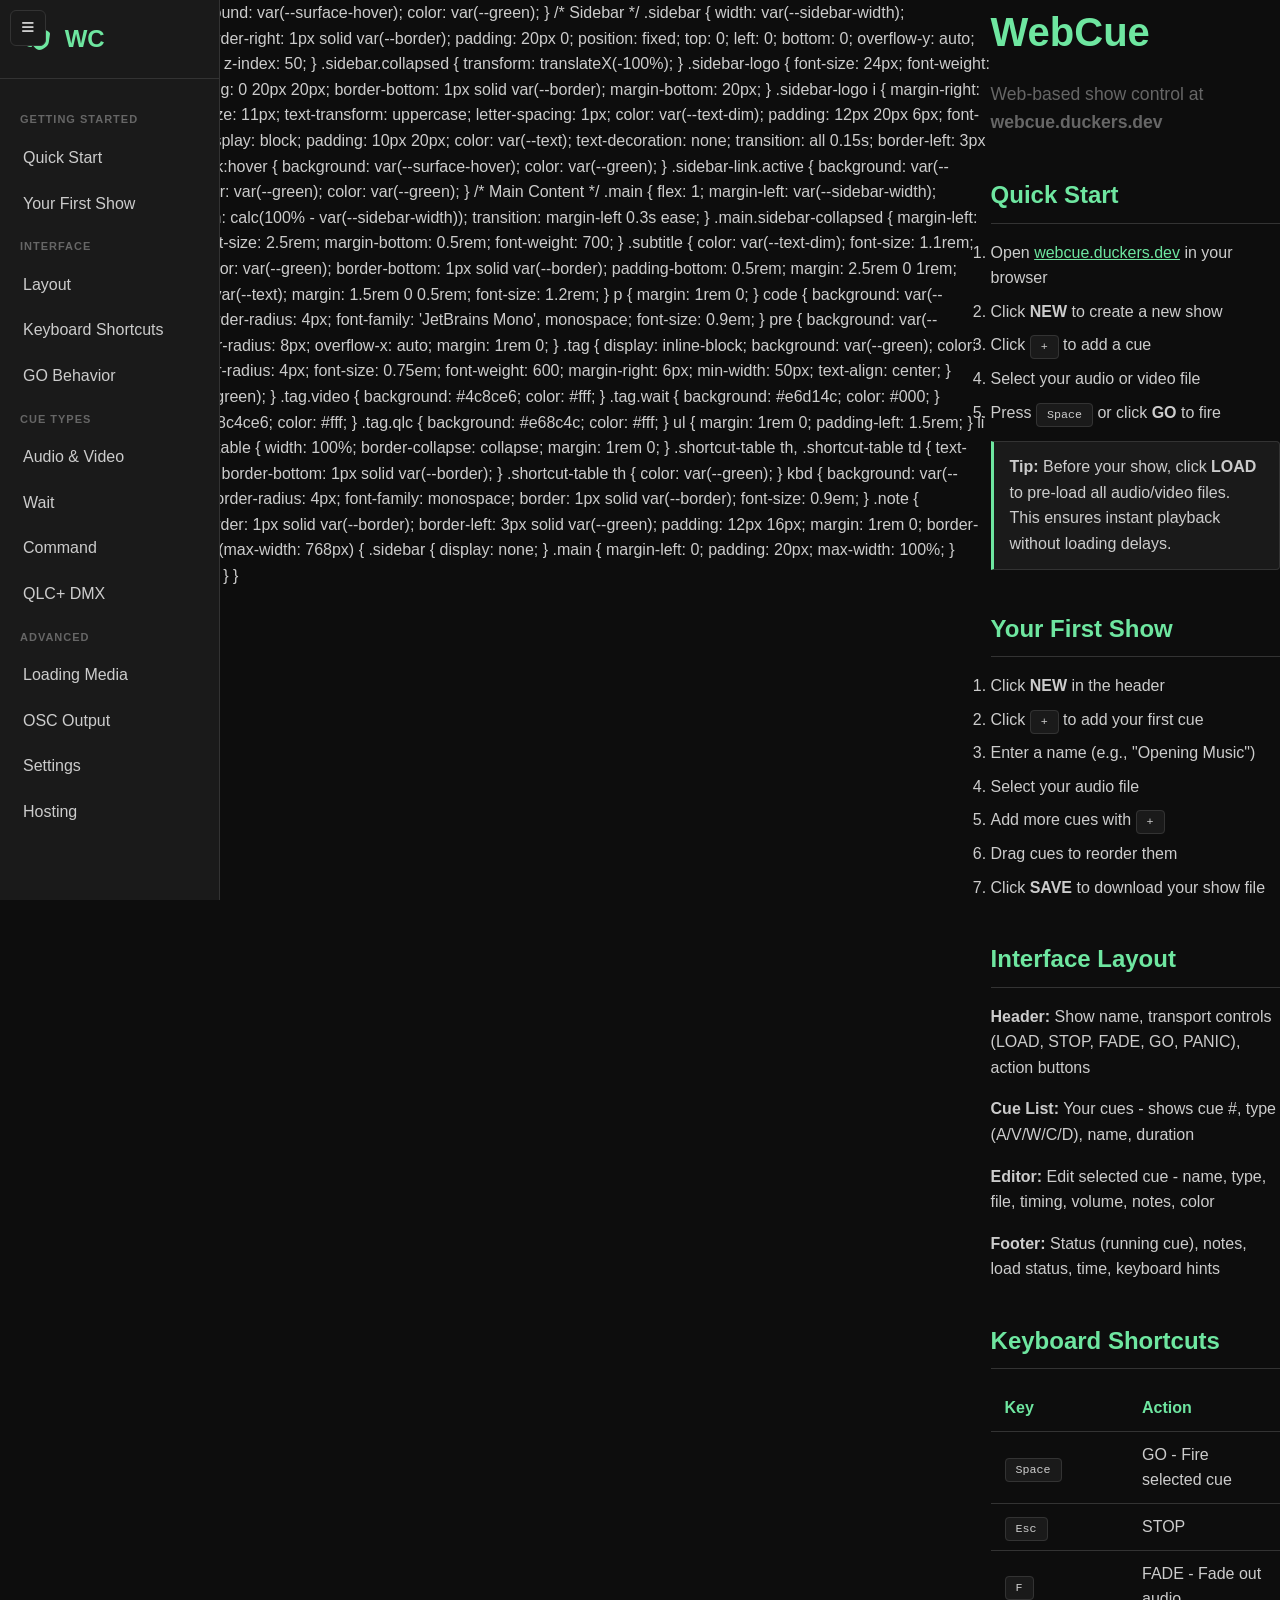
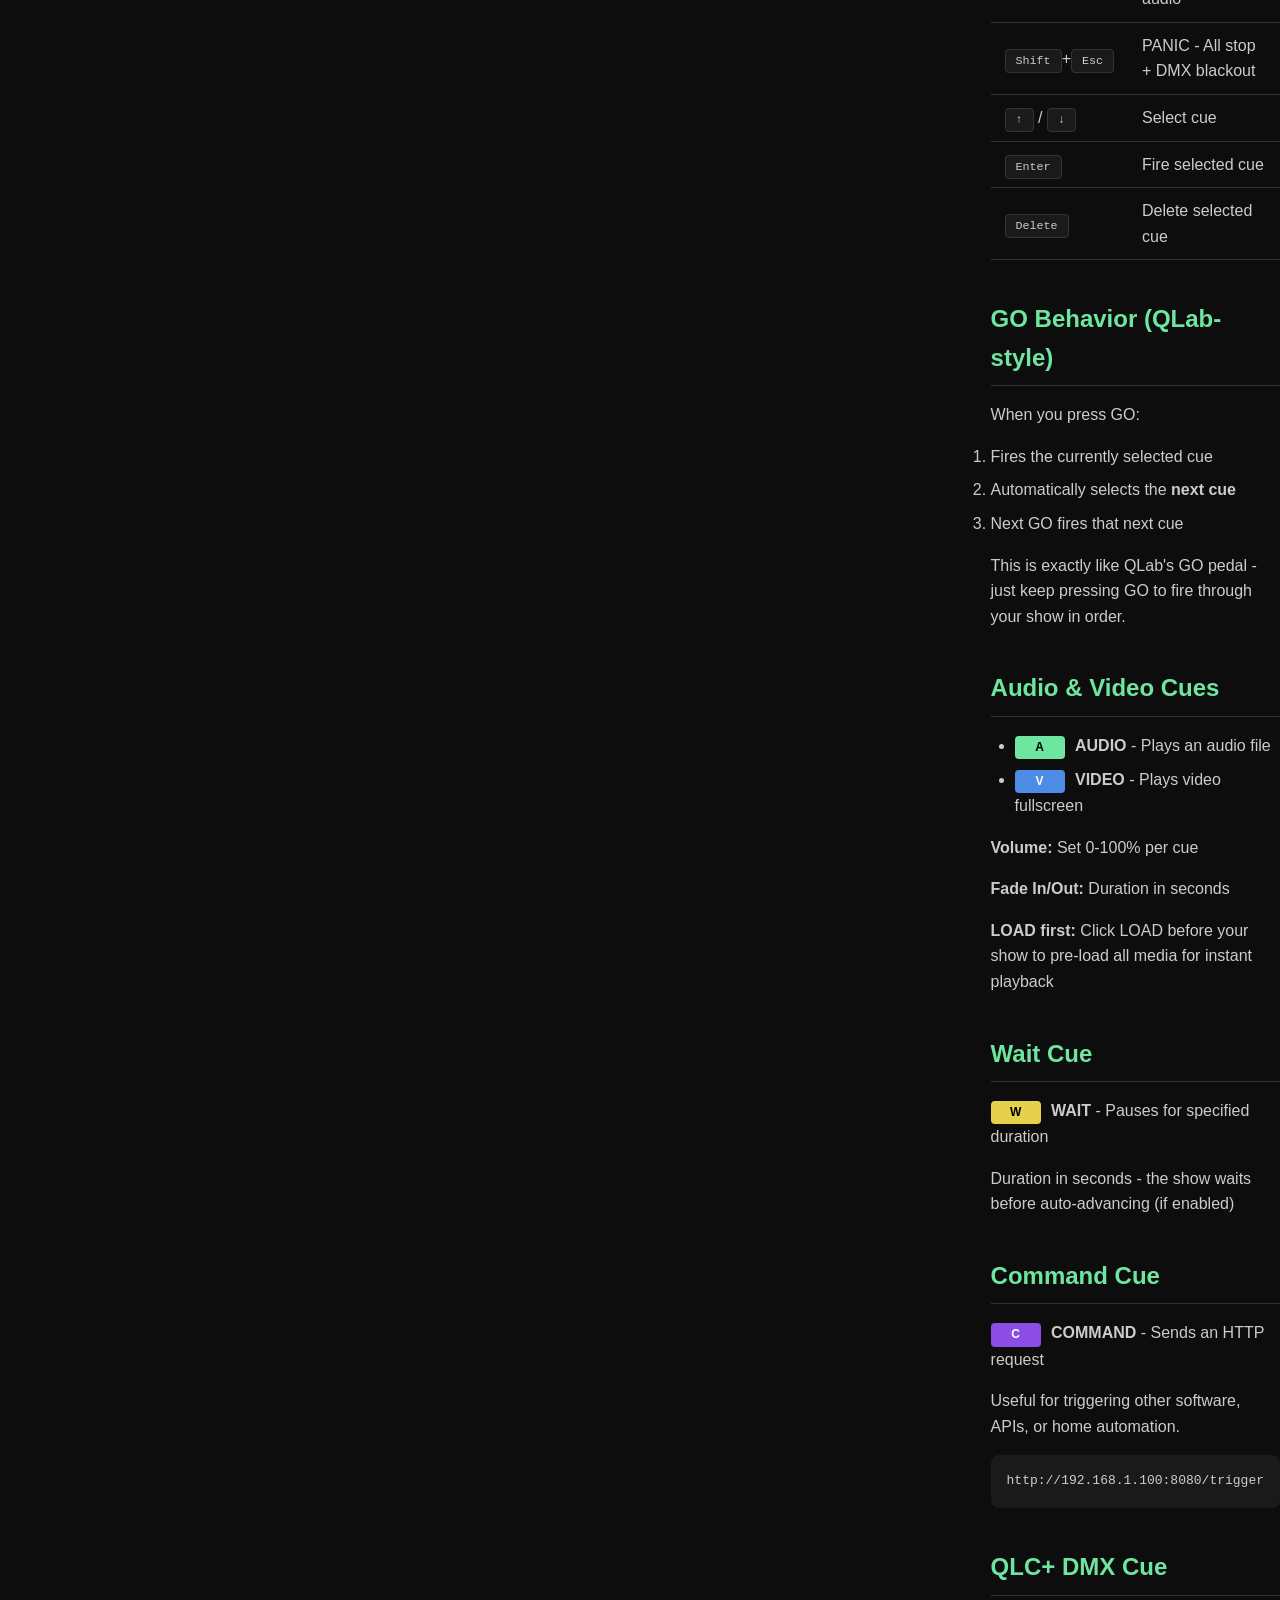
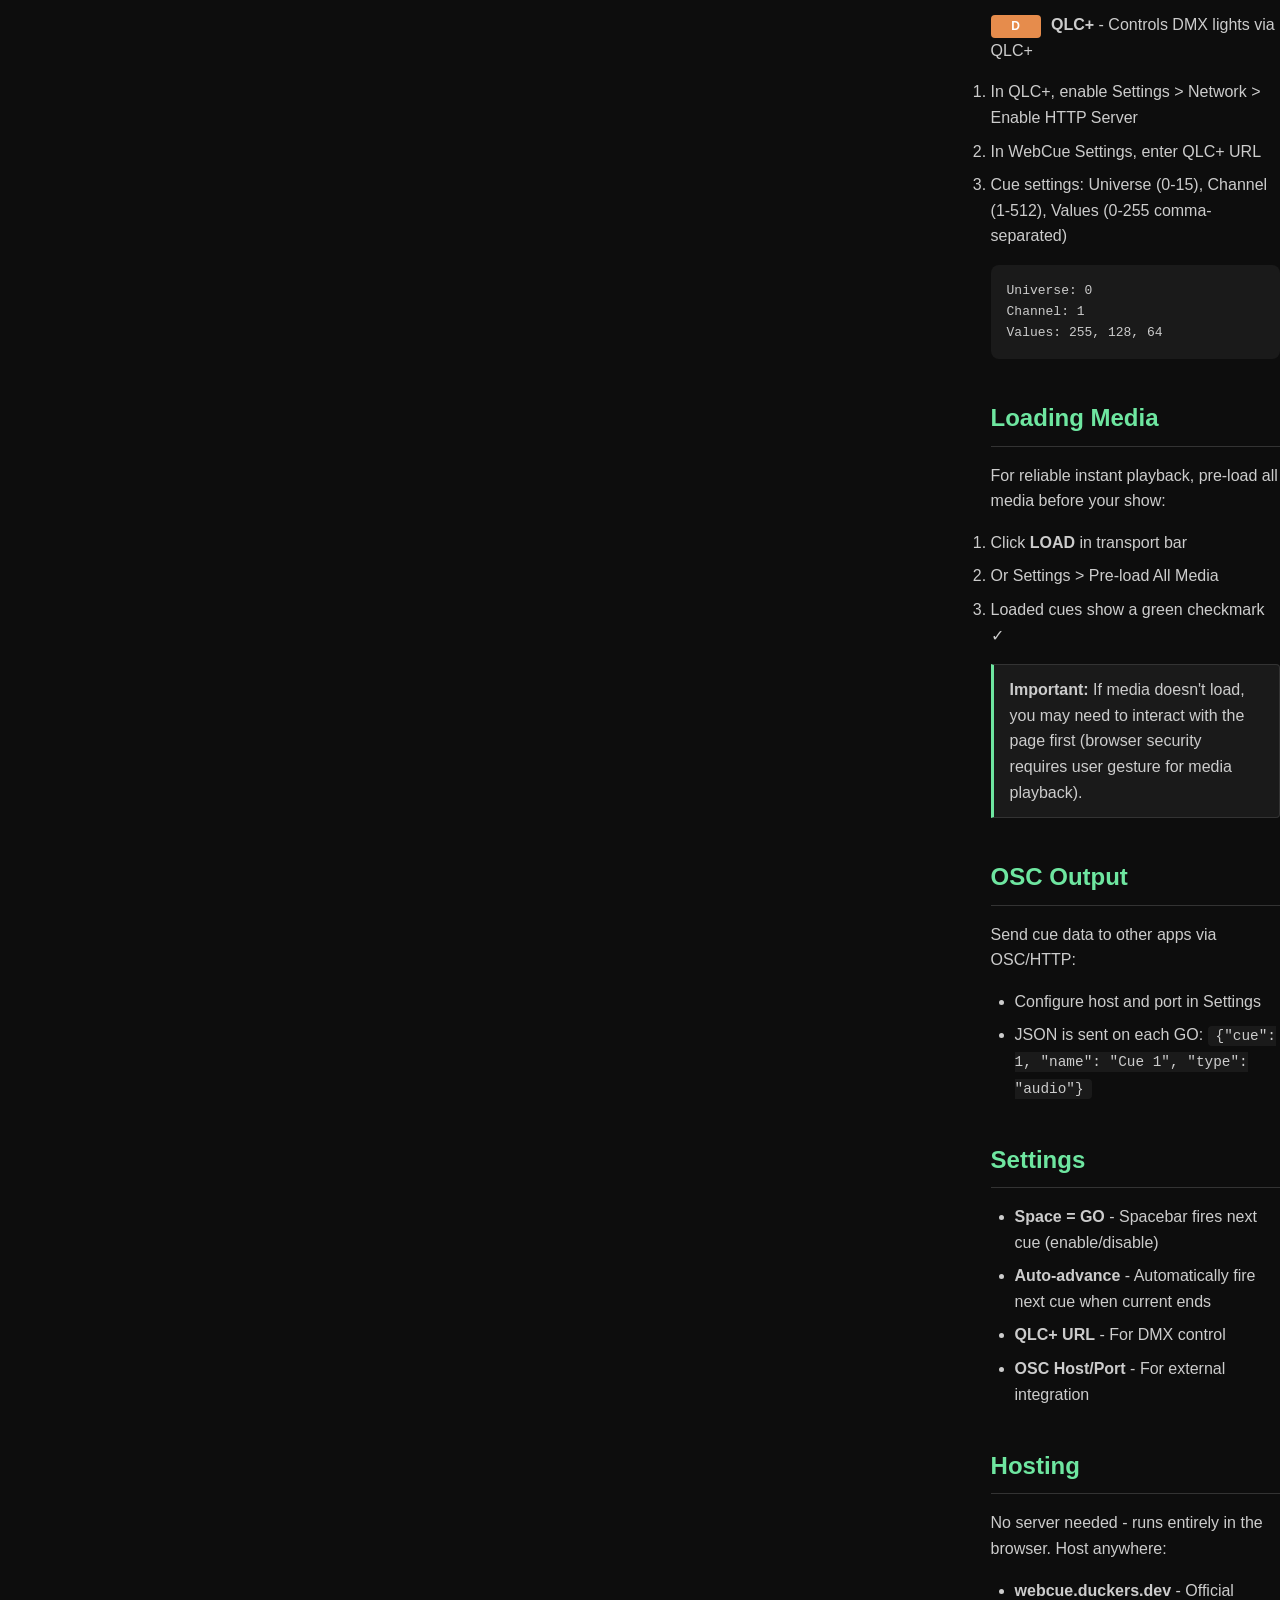
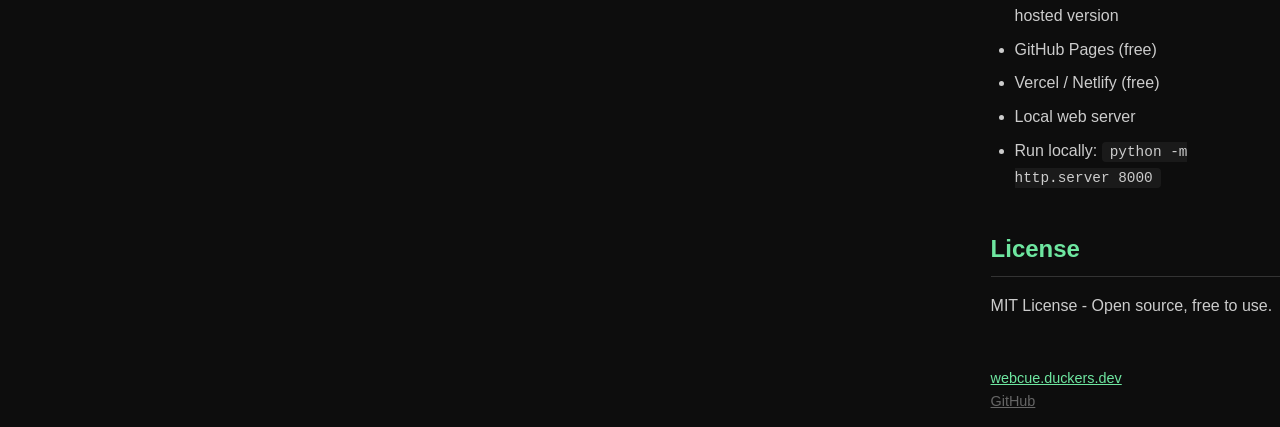
==== docs/index.html @ 01773a59 "update!" ====
<!DOCTYPE html>
<html lang="en">
<head>
    <meta charset="UTF-8">
    <meta name="viewport" content="width=device-width, initial-scale=1.0">
    <title>WebCue Docs</title>
    <link rel="icon" type="image/svg+xml" href="../favicon.svg">
    <link rel="stylesheet" href="https://cdnjs.cloudflare.com/ajax/libs/font-awesome/6.4.0/css/all.min.css">
    <link rel="stylesheet" href="../css/docs.css">
</head>
        
        .sidebar-toggle:hover {
            background: var(--surface-hover);
            color: var(--green);
        }
        
        /* Sidebar */
        .sidebar {
            width: var(--sidebar-width);
            background: var(--surface);
            border-right: 1px solid var(--border);
            padding: 20px 0;
            position: fixed;
            top: 0;
            left: 0;
            bottom: 0;
            overflow-y: auto;
            transition: transform 0.3s ease;
            z-index: 50;
        }
        
        .sidebar.collapsed {
            transform: translateX(-100%);
        }
        
        .sidebar-logo {
            font-size: 24px;
            font-weight: 700;
            color: var(--green);
            padding: 0 20px 20px;
            border-bottom: 1px solid var(--border);
            margin-bottom: 20px;
        }
        
        .sidebar-logo i { margin-right: 8px; }
        
        .sidebar-section {
            font-size: 11px;
            text-transform: uppercase;
            letter-spacing: 1px;
            color: var(--text-dim);
            padding: 12px 20px 6px;
            font-weight: 600;
        }
        
        .sidebar-link {
            display: block;
            padding: 10px 20px;
            color: var(--text);
            text-decoration: none;
            transition: all 0.15s;
            border-left: 3px solid transparent;
        }
        
        .sidebar-link:hover {
            background: var(--surface-hover);
            color: var(--green);
        }
        
        .sidebar-link.active {
            background: var(--surface-hover);
            border-left-color: var(--green);
            color: var(--green);
        }
        
        /* Main Content */
        .main {
            flex: 1;
            margin-left: var(--sidebar-width);
            padding: 40px 60px;
            max-width: calc(100% - var(--sidebar-width));
            transition: margin-left 0.3s ease;
        }
        
        .main.sidebar-collapsed {
            margin-left: 0;
        }
        
        h1 {
            color: var(--green);
            font-size: 2.5rem;
            margin-bottom: 0.5rem;
            font-weight: 700;
        }
        
        .subtitle {
            color: var(--text-dim);
            font-size: 1.1rem;
            margin-bottom: 2rem;
        }
        
        h2 {
            color: var(--green);
            border-bottom: 1px solid var(--border);
            padding-bottom: 0.5rem;
            margin: 2.5rem 0 1rem;
            font-size: 1.5rem;
        }
        
        h3 {
            color: var(--text);
            margin: 1.5rem 0 0.5rem;
            font-size: 1.2rem;
        }
        
        p { margin: 1rem 0; }
        
        code {
            background: var(--surface);
            padding: 2px 8px;
            border-radius: 4px;
            font-family: 'JetBrains Mono', monospace;
            font-size: 0.9em;
        }
        
        pre {
            background: var(--surface);
            padding: 16px;
            border-radius: 8px;
            overflow-x: auto;
            margin: 1rem 0;
        }
        
        .tag {
            display: inline-block;
            background: var(--green);
            color: #000;
            padding: 2px 8px;
            border-radius: 4px;
            font-size: 0.75em;
            font-weight: 600;
            margin-right: 6px;
            min-width: 50px;
            text-align: center;
        }
        
        .tag.audio { background: var(--green); }
        .tag.video { background: #4c8ce6; color: #fff; }
        .tag.wait { background: #e6d14c; color: #000; }
        .tag.command { background: #8c4ce6; color: #fff; }
        .tag.qlc { background: #e68c4c; color: #fff; }
        
        ul { margin: 1rem 0; padding-left: 1.5rem; }
        li { margin: 0.5rem 0; }
        
        .shortcut-table {
            width: 100%;
            border-collapse: collapse;
            margin: 1rem 0;
        }
        
        .shortcut-table th, .shortcut-table td {
            text-align: left;
            padding: 10px 14px;
            border-bottom: 1px solid var(--border);
        }
        
        .shortcut-table th { color: var(--green); }
        
        kbd {
            background: var(--surface);
            padding: 4px 10px;
            border-radius: 4px;
            font-family: monospace;
            border: 1px solid var(--border);
            font-size: 0.9em;
        }
        
        .note {
            background: var(--surface);
            border: 1px solid var(--border);
            border-left: 3px solid var(--green);
            padding: 12px 16px;
            margin: 1rem 0;
            border-radius: 0 4px 4px 0;
        }
        
        @media (max-width: 768px) {
            .sidebar { display: none; }
            .main { margin-left: 0; padding: 20px; max-width: 100%; }
            .sidebar-toggle { display: none; }
        }
    </style>
</head>
<body>
    <button class="sidebar-toggle" onclick="toggleSidebar()">
        <i class="fas fa-bars"></i>
    </button>
    <nav class="sidebar" id="sidebar">
        <div class="sidebar-logo"><i class="fas fa-theater-masks"></i> WC</div>
        
        <div class="sidebar-section">Getting Started</div>
        <a href="#quickstart" class="sidebar-link">Quick Start</a>
        <a href="#first-show" class="sidebar-link">Your First Show</a>
        
        <div class="sidebar-section">Interface</div>
        <a href="#interface" class="sidebar-link">Layout</a>
        <a href="#shortcuts" class="sidebar-link">Keyboard Shortcuts</a>
        <a href="#go-behavior" class="sidebar-link">GO Behavior</a>
        
        <div class="sidebar-section">Cue Types</div>
        <a href="#audio-video" class="sidebar-link">Audio & Video</a>
        <a href="#wait" class="sidebar-link">Wait</a>
        <a href="#command" class="sidebar-link">Command</a>
        <a href="#qlc" class="sidebar-link">QLC+ DMX</a>
        
        <div class="sidebar-section">Advanced</div>
        <a href="#autoload" class="sidebar-link">Loading Media</a>
        <a href="#osc" class="sidebar-link">OSC Output</a>
        <a href="#settings" class="sidebar-link">Settings</a>
        <a href="#hosting" class="sidebar-link">Hosting</a>
    </nav>

    <main>
        <h1>WebCue</h1>
        <p class="subtitle">Web-based show control at <strong>webcue.duckers.dev</strong></p>
        
        <h2 id="quickstart">Quick Start</h2>
        
        <ol>
            <li>Open <a href="https://webcue.duckers.dev" style="color: var(--green);">webcue.duckers.dev</a> in your browser</li>
            <li>Click <strong>NEW</strong> to create a new show</li>
            <li>Click <kbd>+</kbd> to add a cue</li>
            <li>Select your audio or video file</li>
            <li>Press <kbd>Space</kbd> or click <strong>GO</strong> to fire</li>
        </ol>
        
        <div class="note">
            <strong>Tip:</strong> Before your show, click <strong>LOAD</strong> to pre-load all audio/video files. This ensures instant playback without loading delays.
        </div>
        
        <h2 id="first-show">Your First Show</h2>
        
        <ol>
            <li>Click <strong>NEW</strong> in the header</li>
            <li>Click <kbd>+</kbd> to add your first cue</li>
            <li>Enter a name (e.g., "Opening Music")</li>
            <li>Select your audio file</li>
            <li>Add more cues with <kbd>+</kbd></li>
            <li>Drag cues to reorder them</li>
            <li>Click <strong>SAVE</strong> to download your show file</li>
        </ol>
        
        <h2 id="interface">Interface Layout</h2>
        
        <p><strong>Header:</strong> Show name, transport controls (LOAD, STOP, FADE, GO, PANIC), action buttons</p>
        <p><strong>Cue List:</strong> Your cues - shows cue #, type (A/V/W/C/D), name, duration</p>
        <p><strong>Editor:</strong> Edit selected cue - name, type, file, timing, volume, notes, color</p>
        <p><strong>Footer:</strong> Status (running cue), notes, load status, time, keyboard hints</p>
        
        <h2 id="shortcuts">Keyboard Shortcuts</h2>
        
        <table class="shortcut-table">
            <tr><th>Key</th><th>Action</th></tr>
            <tr><td><kbd>Space</kbd></td><td>GO - Fire selected cue</td></tr>
            <tr><td><kbd>Esc</kbd></td><td>STOP</td></tr>
            <tr><td><kbd>F</kbd></td><td>FADE - Fade out audio</td></tr>
            <tr><td><kbd>Shift</kbd>+<kbd>Esc</kbd></td><td>PANIC - All stop + DMX blackout</td></tr>
            <tr><td><kbd>↑</kbd> / <kbd>↓</kbd></td><td>Select cue</td></tr>
            <tr><td><kbd>Enter</kbd></td><td>Fire selected cue</td></tr>
            <tr><td><kbd>Delete</kbd></td><td>Delete selected cue</td></tr>
        </table>
        
        <h2 id="go-behavior">GO Behavior (QLab-style)</h2>
        
        <p>When you press GO:</p>
        <ol>
            <li>Fires the currently selected cue</li>
            <li>Automatically selects the <strong>next cue</strong></li>
            <li>Next GO fires that next cue</li>
        </ol>
        
        <p>This is exactly like QLab's GO pedal - just keep pressing GO to fire through your show in order.</p>
        
        <h2 id="audio-video">Audio & Video Cues</h2>
        
        <ul>
            <li><span class="tag audio">A</span> <strong>AUDIO</strong> - Plays an audio file</li>
            <li><span class="tag video">V</span> <strong>VIDEO</strong> - Plays video fullscreen</li>
        </ul>
        
        <p><strong>Volume:</strong> Set 0-100% per cue</p>
        <p><strong>Fade In/Out:</strong> Duration in seconds</p>
        <p><strong>LOAD first:</strong> Click LOAD before your show to pre-load all media for instant playback</p>
        
        <h2 id="wait">Wait Cue</h2>
        
        <p><span class="tag wait">W</span> <strong>WAIT</strong> - Pauses for specified duration</p>
        <p>Duration in seconds - the show waits before auto-advancing (if enabled)</p>
        
        <h2 id="command">Command Cue</h2>
        
        <p><span class="tag command">C</span> <strong>COMMAND</strong> - Sends an HTTP request</p>
        <p>Useful for triggering other software, APIs, or home automation.</p>
        
        <pre>http://192.168.1.100:8080/trigger</pre>
        
        <h2 id="qlc">QLC+ DMX Cue</h2>
        
        <p><span class="tag qlc">D</span> <strong>QLC+</strong> - Controls DMX lights via QLC+</p>
        
        <ol>
            <li>In QLC+, enable Settings > Network > Enable HTTP Server</li>
            <li>In WebCue Settings, enter QLC+ URL</li>
            <li>Cue settings: Universe (0-15), Channel (1-512), Values (0-255 comma-separated)</li>
        </ol>
        
        <pre>Universe: 0
Channel: 1
Values: 255, 128, 64</pre>
        
        <h2 id="autoload">Loading Media</h2>
        
        <p>For reliable instant playback, pre-load all media before your show:</p>
        
        <ol>
            <li>Click <strong>LOAD</strong> in transport bar</li>
            <li>Or Settings > Pre-load All Media</li>
            <li>Loaded cues show a green checkmark ✓</li>
        </ol>
        
        <div class="note">
            <strong>Important:</strong> If media doesn't load, you may need to interact with the page first (browser security requires user gesture for media playback).
        </div>
        
        <h2 id="osc">OSC Output</h2>
        
        <p>Send cue data to other apps via OSC/HTTP:</p>
        <ul>
            <li>Configure host and port in Settings</li>
            <li>JSON is sent on each GO: <code>{"cue": 1, "name": "Cue 1", "type": "audio"}</code></li>
        </ul>
        
        <h2 id="settings">Settings</h2>
        
        <ul>
            <li><strong>Space = GO</strong> - Spacebar fires next cue (enable/disable)</li>
            <li><strong>Auto-advance</strong> - Automatically fire next cue when current ends</li>
            <li><strong>QLC+ URL</strong> - For DMX control</li>
            <li><strong>OSC Host/Port</strong> - For external integration</li>
        </ul>
        
        <h2 id="hosting">Hosting</h2>
        
        <p>No server needed - runs entirely in the browser. Host anywhere:</p>
        <ul>
            <li><strong>webcue.duckers.dev</strong> - Official hosted version</li>
            <li>GitHub Pages (free)</li>
            <li>Vercel / Netlify (free)</li>
            <li>Local web server</li>
            <li>Run locally: <code>python -m http.server 8000</code></li>
        </ul>
        
        <h2>License</h2>
        <p>MIT License - Open source, free to use.</p>
        
        <p style="margin-top: 3rem; color: var(--text-dim); font-size: 0.9em;">
            <a href="https://webcue.duckers.dev" style="color: var(--green);">webcue.duckers.dev</a><br>
            <a href="https://github.com/anomalyco/webcue" style="color: var(--text-dim);">GitHub</a>
        </p>
    </main>
    <script>
        function toggleSidebar() {
            const sidebar = document.getElementById('sidebar');
            const main = document.querySelector('.main');
            sidebar.classList.toggle('collapsed');
            main.classList.toggle('sidebar-collapsed');
        }
    </script>
</body>
</html>
---- css/docs.css ----
* { margin: 0; padding: 0; box-sizing: border-box; }

:root {
    --bg: #0d0d0d;
    --surface: #1a1a1a;
    --surface-hover: #252525;
    --border: #333;
    --text: #ccc;
    --text-dim: #666;
    --green: #6ee6a0;
    --sidebar-width: 220px;
}

body {
    font-family: -apple-system, BlinkMacSystemFont, 'Segoe UI', Roboto, sans-serif;
    background: var(--bg);
    color: var(--text);
    line-height: 1.6;
    display: flex;
    min-height: 100vh;
}

.sidebar-toggle {
    position: fixed;
    top: 10px;
    left: 10px;
    z-index: 100;
    background: var(--surface);
    border: 1px solid var(--border);
    color: var(--text);
    width: 36px;
    height: 36px;
    border-radius: 6px;
    cursor: pointer;
    display: flex;
    align-items: center;
    justify-content: center;
    transition: all 0.2s;
}

.sidebar-toggle:hover {
    background: var(--surface-hover);
    color: var(--green);
}

.sidebar {
    width: var(--sidebar-width);
    background: var(--surface);
    border-right: 1px solid var(--border);
    padding: 20px 0;
    position: fixed;
    top: 0;
    left: 0;
    bottom: 0;
    overflow-y: auto;
    transition: transform 0.3s ease;
    z-index: 50;
}

.sidebar.collapsed {
    transform: translateX(-100%);
}

.sidebar-logo {
    font-size: 24px;
    font-weight: 700;
    color: var(--green);
    padding: 0 20px 20px;
    border-bottom: 1px solid var(--border);
    margin-bottom: 20px;
}

.sidebar-logo i { margin-right: 8px; }

.sidebar-section {
    font-size: 11px;
    text-transform: uppercase;
    letter-spacing: 1px;
    color: var(--text-dim);
    padding: 12px 20px 6px;
    font-weight: 600;
}

.sidebar-link {
    display: block;
    padding: 10px 20px;
    color: var(--text);
    text-decoration: none;
    transition: all 0.15s;
    border-left: 3px solid transparent;
}

.sidebar-link:hover {
    background: var(--surface-hover);
    color: var(--green);
}

.sidebar-link.active {
    background: var(--surface-hover);
    border-left-color: var(--green);
    color: var(--green);
}

.main {
    flex: 1;
    margin-left: var(--sidebar-width);
    padding: 40px 60px;
    max-width: calc(100% - var(--sidebar-width));
    transition: margin-left 0.3s ease;
}

.main.sidebar-collapsed {
    margin-left: 0;
}

h1 {
    color: var(--green);
    font-size: 2.5rem;
    margin-bottom: 0.5rem;
    font-weight: 700;
}

.subtitle {
    color: var(--text-dim);
    font-size: 1.1rem;
    margin-bottom: 2rem;
}

h2 {
    color: var(--green);
    border-bottom: 1px solid var(--border);
    padding-bottom: 0.5rem;
    margin: 2.5rem 0 1rem;
    font-size: 1.5rem;
}

h3 {
    color: var(--text);
    margin: 1.5rem 0 0.5rem;
    font-size: 1.2rem;
}

p { margin: 1rem 0; }

code {
    background: var(--surface);
    padding: 2px 8px;
    border-radius: 4px;
    font-family: 'JetBrains Mono', monospace;
    font-size: 0.9em;
}

pre {
    background: var(--surface);
    padding: 16px;
    border-radius: 8px;
    overflow-x: auto;
    margin: 1rem 0;
}

.tag {
    display: inline-block;
    background: var(--green);
    color: #000;
    padding: 2px 8px;
    border-radius: 4px;
    font-size: 0.75em;
    font-weight: 600;
    margin-right: 6px;
    min-width: 50px;
    text-align: center;
}

.tag.audio { background: var(--green); }
.tag.video { background: #4c8ce6; color: #fff; }
.tag.wait { background: #e6d14c; color: #000; }
.tag.command { background: #8c4ce6; color: #fff; }
.tag.qlc { background: #e68c4c; color: #fff; }

ul { margin: 1rem 0; padding-left: 1.5rem; }
li { margin: 0.5rem 0; }

.shortcut-table {
    width: 100%;
    border-collapse: collapse;
    margin: 1rem 0;
}

.shortcut-table th, .shortcut-table td {
    text-align: left;
    padding: 10px 14px;
    border-bottom: 1px solid var(--border);
}

.shortcut-table th { color: var(--green); }

kbd {
    background: var(--surface);
    padding: 4px 10px;
    border-radius: 4px;
    font-family: monospace;
    border: 1px solid var(--border);
    font-size: 0.9em;
}

.note {
    background: var(--surface);
    border: 1px solid var(--border);
    border-left: 3px solid var(--green);
    padding: 12px 16px;
    margin: 1rem 0;
    border-radius: 0 4px 4px 0;
}

@media (max-width: 768px) {
    .sidebar { display: none; }
    .main { margin-left: 0; padding: 20px; max-width: 100%; }
    .sidebar-toggle { display: none; }
}
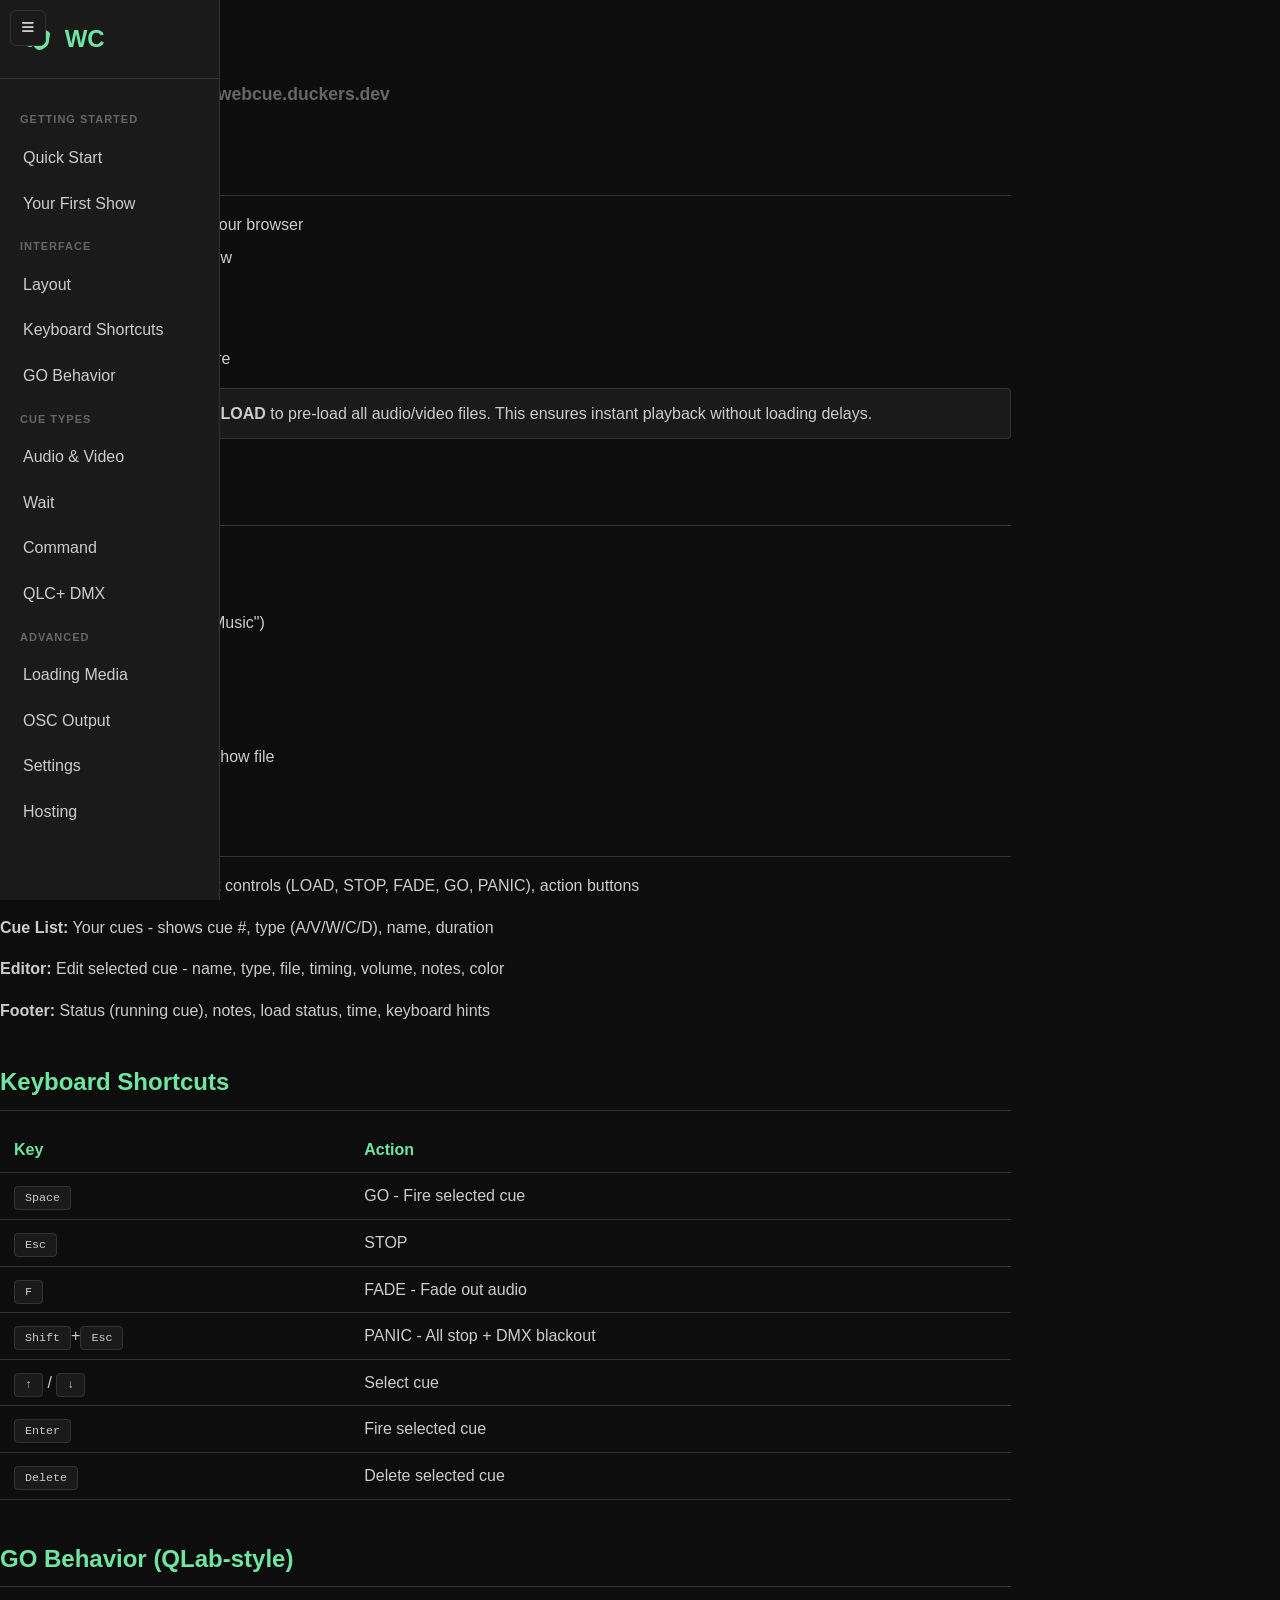
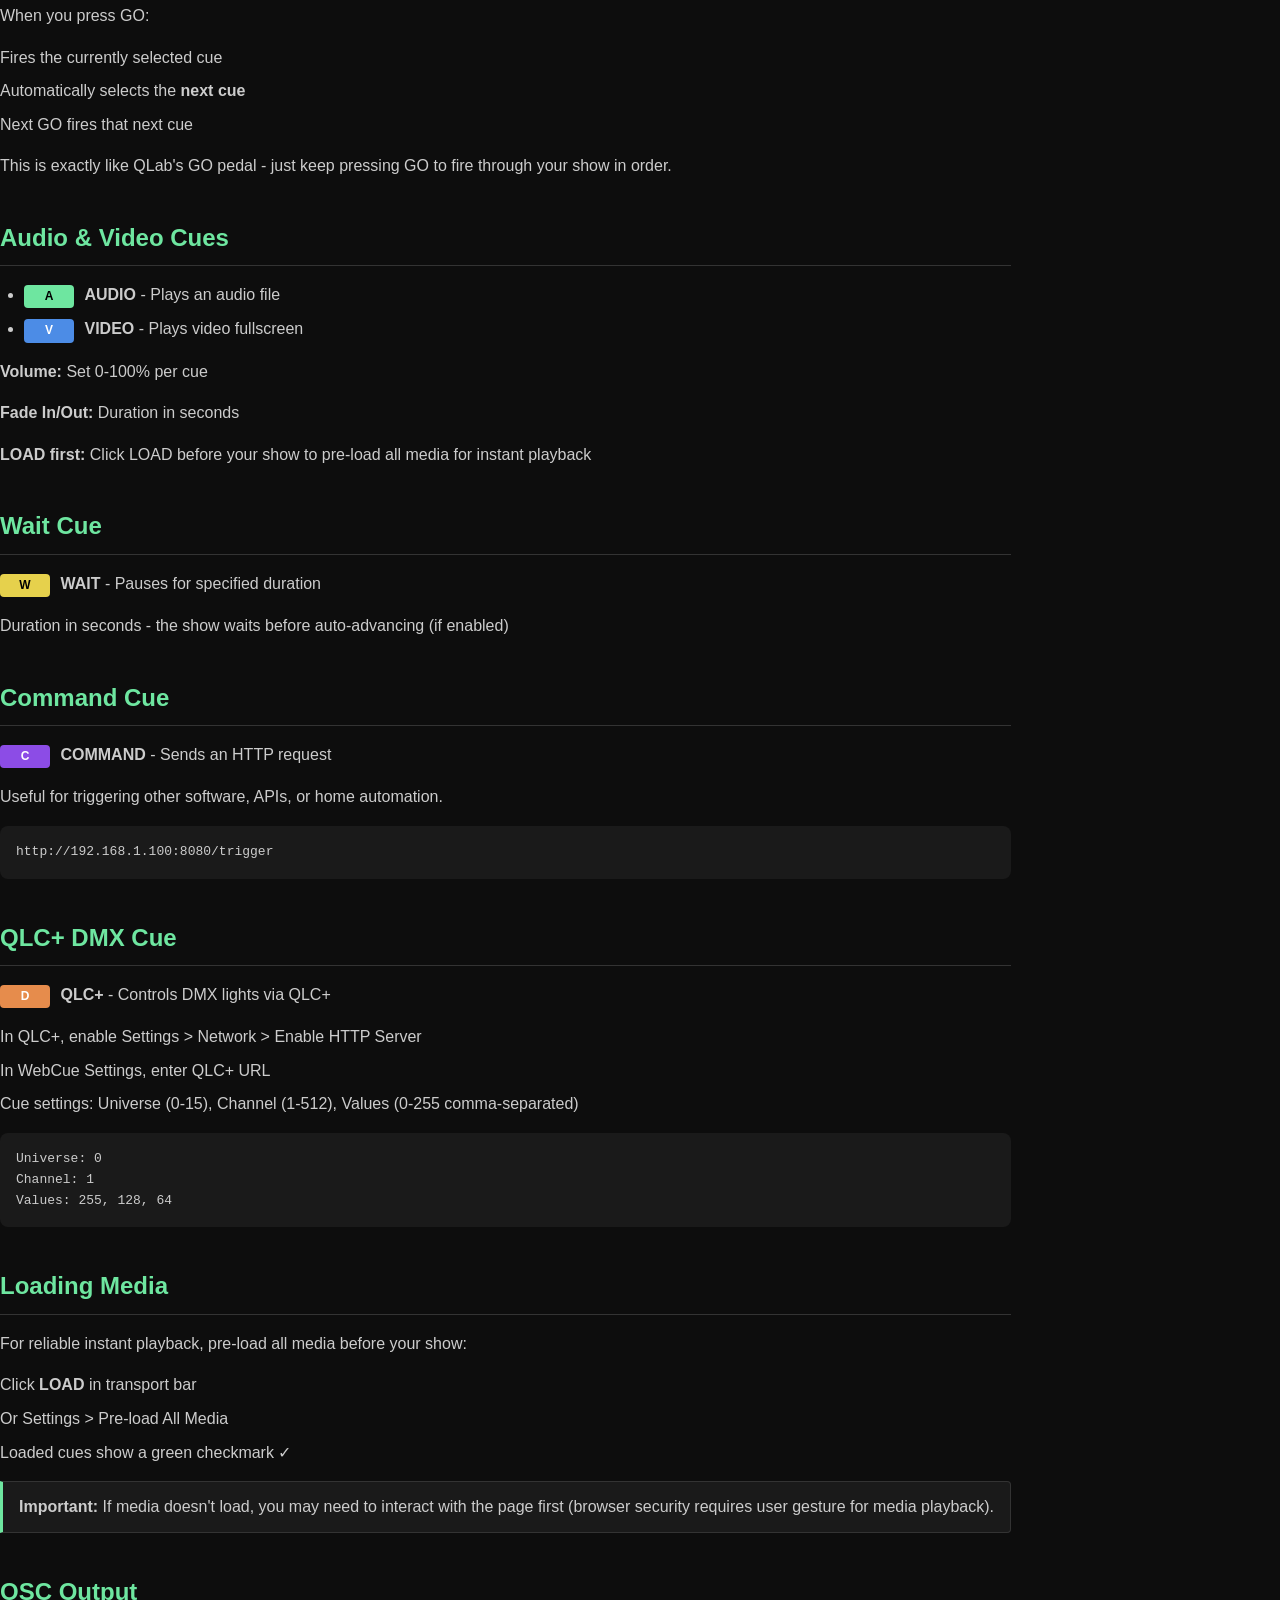
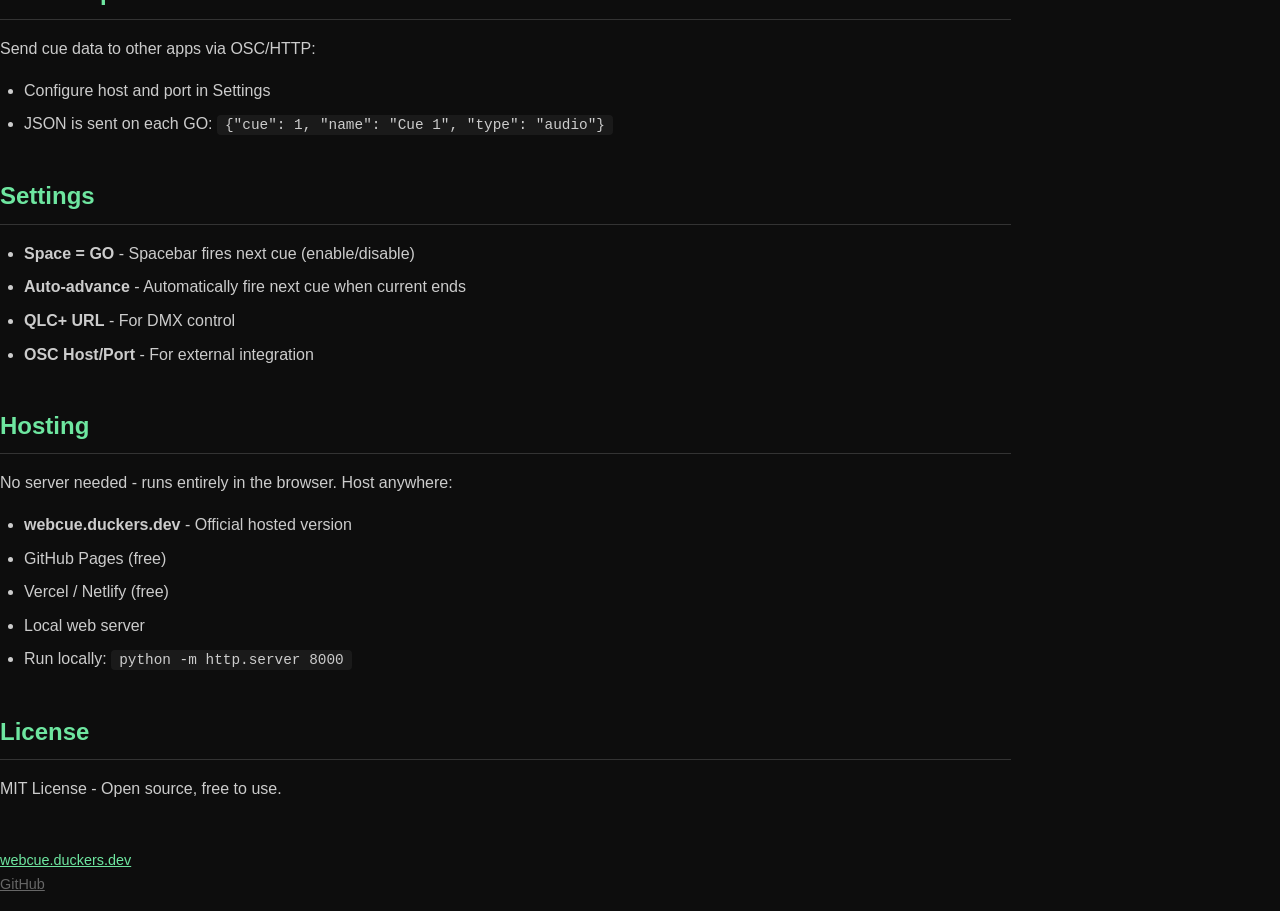
==== commit 4d3d2584: "Add inline styles to index.html Add inline styles for sidebar toggle hover effect." ====
--- a/docs/index.html
+++ b/docs/index.html
@@ -8,7 +8,7 @@
     <link rel="stylesheet" href="https://cdnjs.cloudflare.com/ajax/libs/font-awesome/6.4.0/css/all.min.css">
     <link rel="stylesheet" href="../css/docs.css">
 </head>
-        
+        <style>
         .sidebar-toggle:hover {
             background: var(--surface-hover);
             color: var(--green);
@@ -378,4 +378,4 @@
         }
     </script>
 </body>
-</html>+</html>
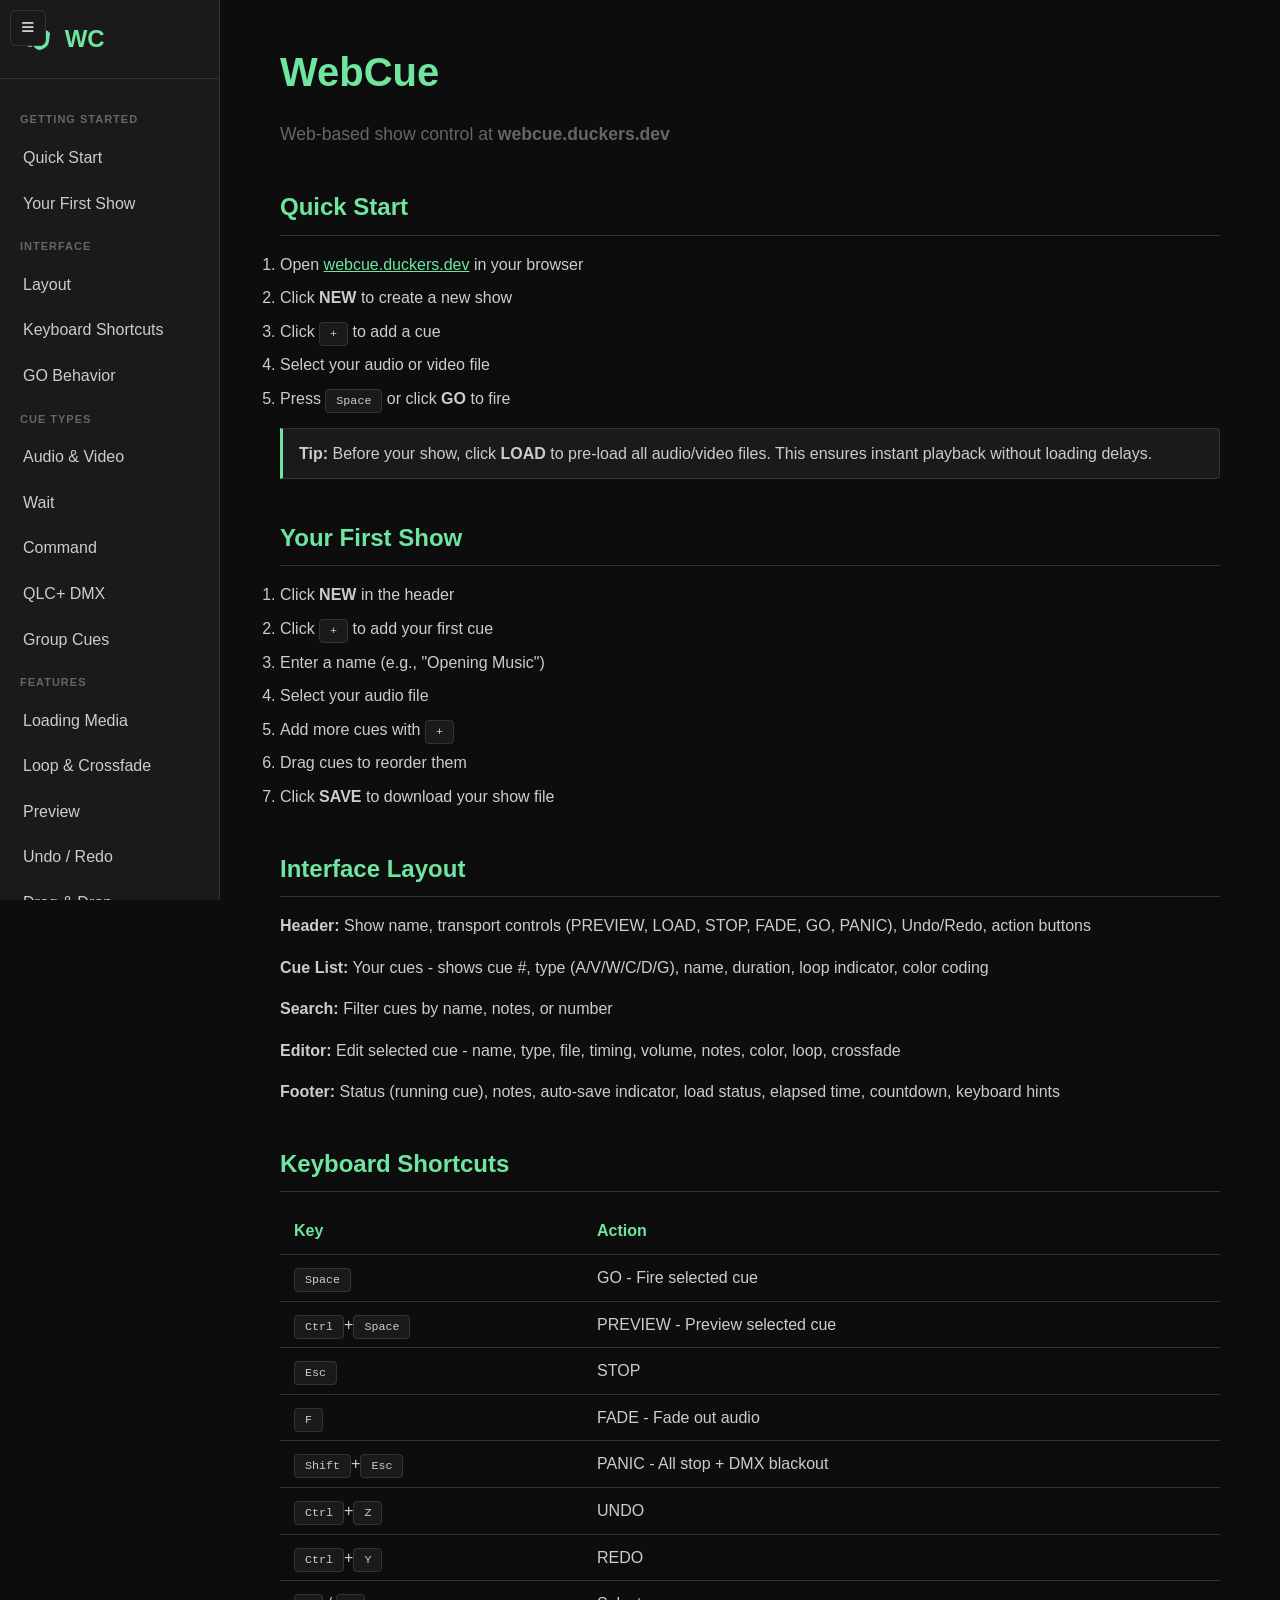
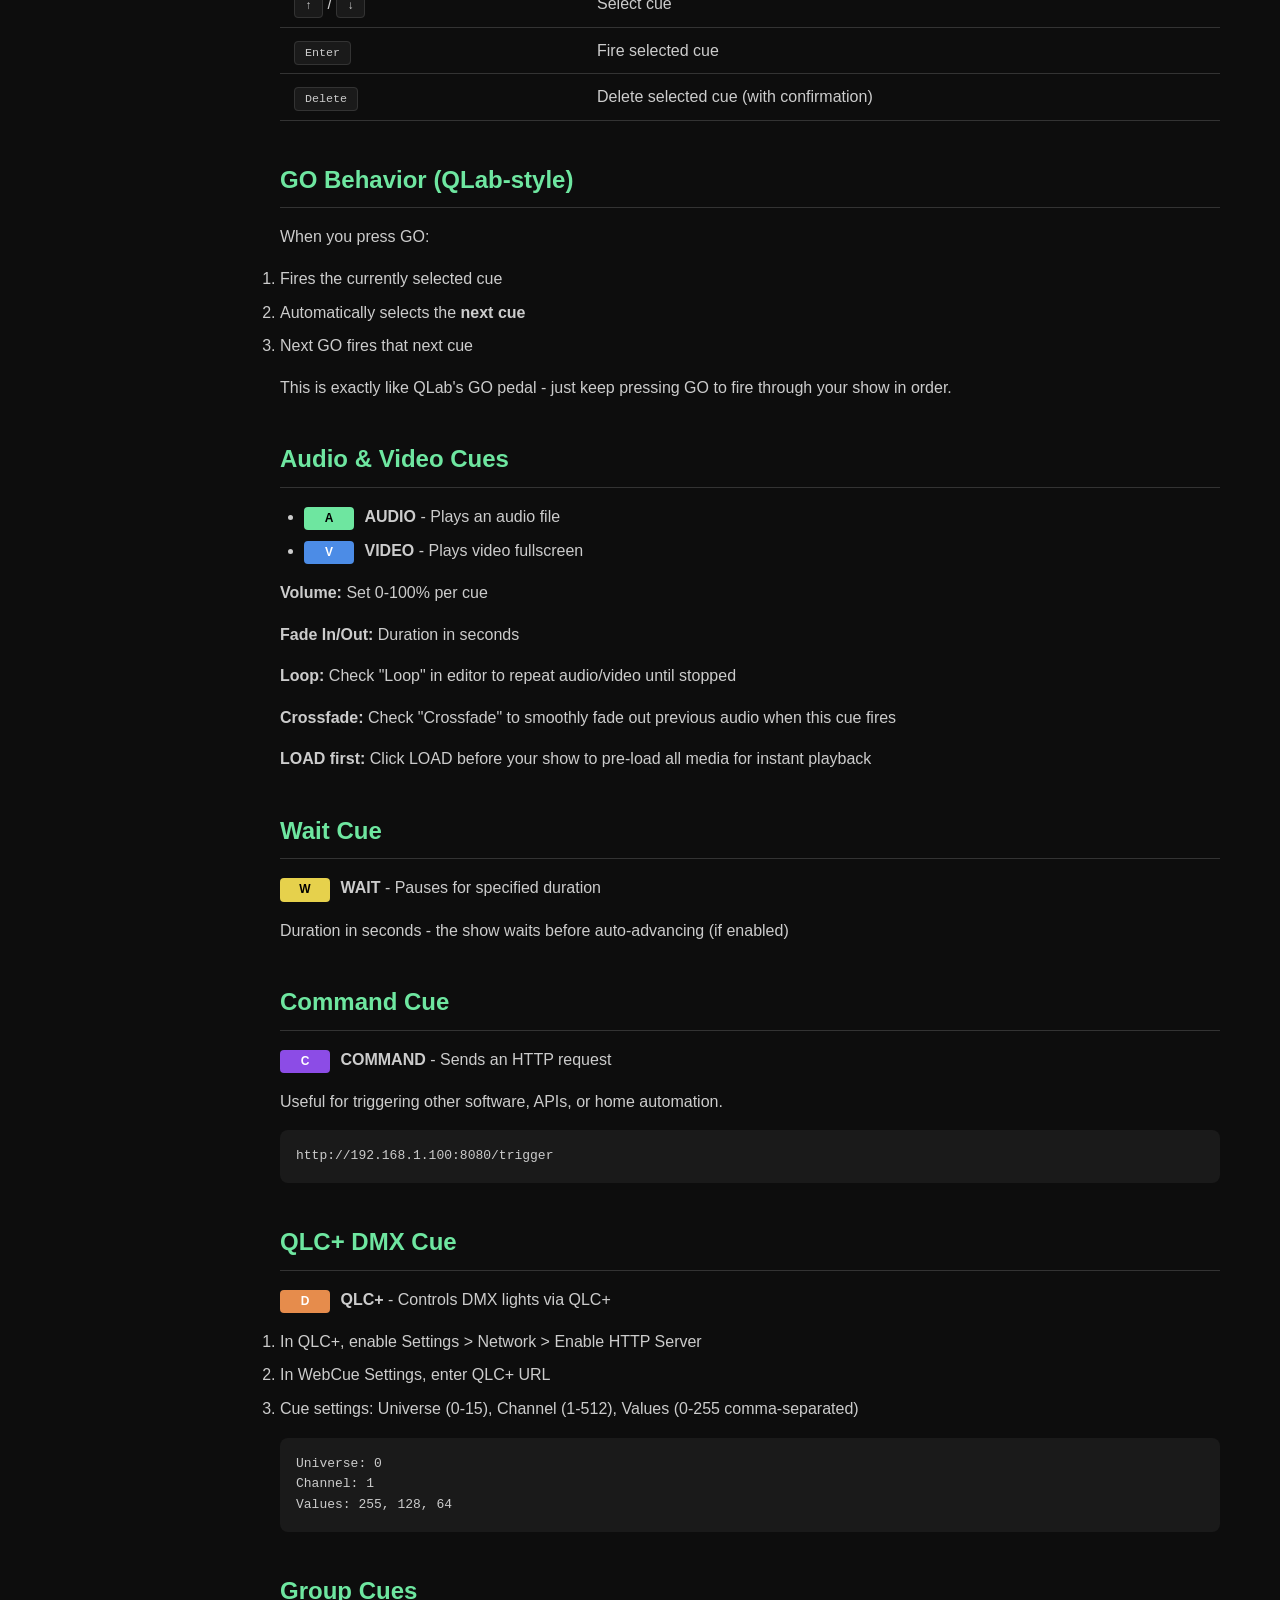
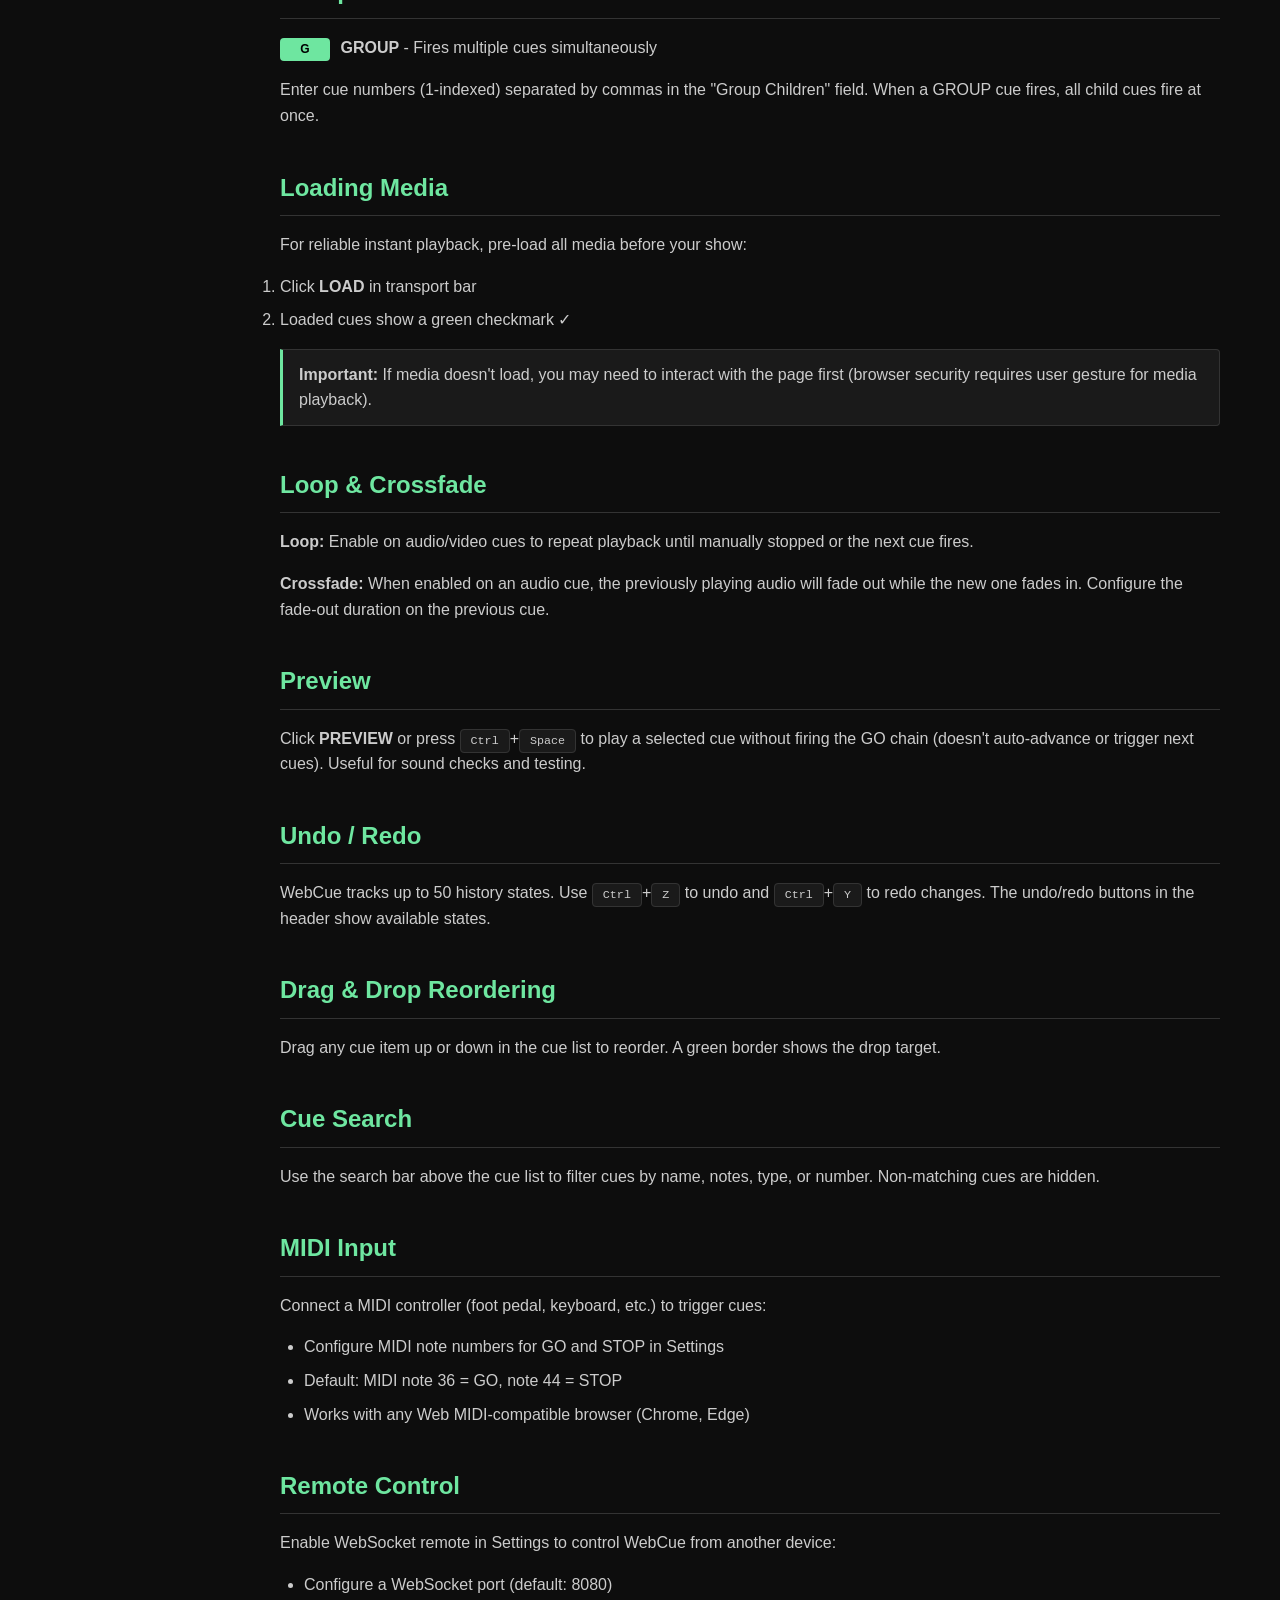
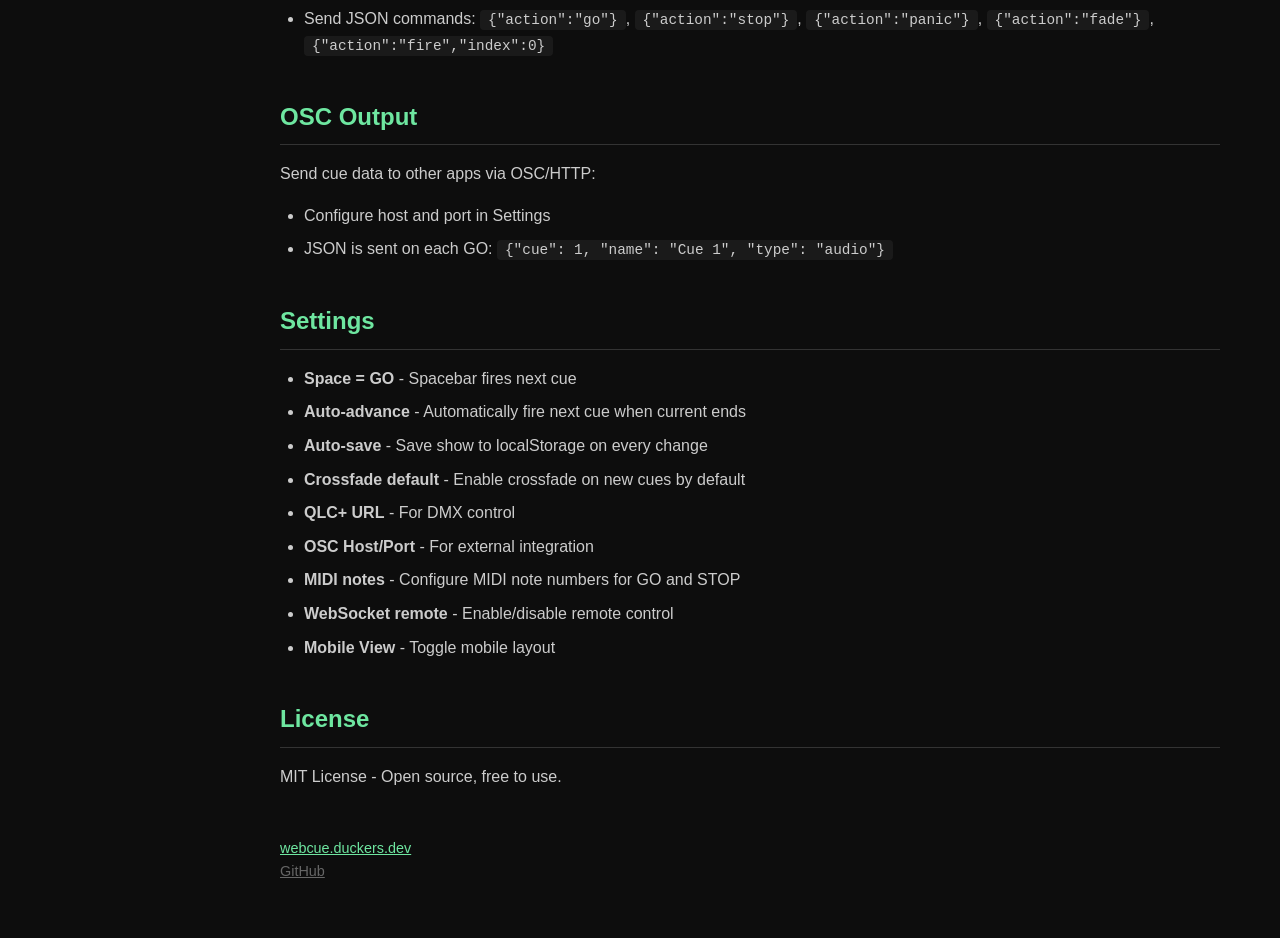
==== commit d6b4b6ac: "many features" ====
--- a/docs/index.html
+++ b/docs/index.html
@@ -3,230 +3,56 @@
 <head>
     <meta charset="UTF-8">
     <meta name="viewport" content="width=device-width, initial-scale=1.0">
-    <title>WebCue Docs</title>
+    <title>WebCue Documentation - Web-based Show Control</title>
+    <meta name="description" content="Official documentation for WebCue - free, browser-based show control software. Learn how to use audio/video playback, QLC+ DMX integration, keyboard shortcuts, and more.">
+    <meta name="keywords" content="WebCue docs, show control documentation, QLab alternative docs, DMX documentation, QLC+ tutorial">
+    <meta name="author" content="WebCue">
+    <meta property="og:title" content="WebCue Documentation">
+    <meta property="og:description" content="Learn how to use WebCue - free browser-based show control">
+    <meta property="og:type" content="website">
+    <meta property="og:url" content="https://webcue.duckers.dev/docs/">
+    <meta property="og:image" content="https://webcue.duckers.dev/icon-192.svg">
     <link rel="icon" type="image/svg+xml" href="../favicon.svg">
     <link rel="stylesheet" href="https://cdnjs.cloudflare.com/ajax/libs/font-awesome/6.4.0/css/all.min.css">
     <link rel="stylesheet" href="../css/docs.css">
 </head>
-        <style>
-        .sidebar-toggle:hover {
-            background: var(--surface-hover);
-            color: var(--green);
-        }
-        
-        /* Sidebar */
-        .sidebar {
-            width: var(--sidebar-width);
-            background: var(--surface);
-            border-right: 1px solid var(--border);
-            padding: 20px 0;
-            position: fixed;
-            top: 0;
-            left: 0;
-            bottom: 0;
-            overflow-y: auto;
-            transition: transform 0.3s ease;
-            z-index: 50;
-        }
-        
-        .sidebar.collapsed {
-            transform: translateX(-100%);
-        }
-        
-        .sidebar-logo {
-            font-size: 24px;
-            font-weight: 700;
-            color: var(--green);
-            padding: 0 20px 20px;
-            border-bottom: 1px solid var(--border);
-            margin-bottom: 20px;
-        }
-        
-        .sidebar-logo i { margin-right: 8px; }
-        
-        .sidebar-section {
-            font-size: 11px;
-            text-transform: uppercase;
-            letter-spacing: 1px;
-            color: var(--text-dim);
-            padding: 12px 20px 6px;
-            font-weight: 600;
-        }
-        
-        .sidebar-link {
-            display: block;
-            padding: 10px 20px;
-            color: var(--text);
-            text-decoration: none;
-            transition: all 0.15s;
-            border-left: 3px solid transparent;
-        }
-        
-        .sidebar-link:hover {
-            background: var(--surface-hover);
-            color: var(--green);
-        }
-        
-        .sidebar-link.active {
-            background: var(--surface-hover);
-            border-left-color: var(--green);
-            color: var(--green);
-        }
-        
-        /* Main Content */
-        .main {
-            flex: 1;
-            margin-left: var(--sidebar-width);
-            padding: 40px 60px;
-            max-width: calc(100% - var(--sidebar-width));
-            transition: margin-left 0.3s ease;
-        }
-        
-        .main.sidebar-collapsed {
-            margin-left: 0;
-        }
-        
-        h1 {
-            color: var(--green);
-            font-size: 2.5rem;
-            margin-bottom: 0.5rem;
-            font-weight: 700;
-        }
-        
-        .subtitle {
-            color: var(--text-dim);
-            font-size: 1.1rem;
-            margin-bottom: 2rem;
-        }
-        
-        h2 {
-            color: var(--green);
-            border-bottom: 1px solid var(--border);
-            padding-bottom: 0.5rem;
-            margin: 2.5rem 0 1rem;
-            font-size: 1.5rem;
-        }
-        
-        h3 {
-            color: var(--text);
-            margin: 1.5rem 0 0.5rem;
-            font-size: 1.2rem;
-        }
-        
-        p { margin: 1rem 0; }
-        
-        code {
-            background: var(--surface);
-            padding: 2px 8px;
-            border-radius: 4px;
-            font-family: 'JetBrains Mono', monospace;
-            font-size: 0.9em;
-        }
-        
-        pre {
-            background: var(--surface);
-            padding: 16px;
-            border-radius: 8px;
-            overflow-x: auto;
-            margin: 1rem 0;
-        }
-        
-        .tag {
-            display: inline-block;
-            background: var(--green);
-            color: #000;
-            padding: 2px 8px;
-            border-radius: 4px;
-            font-size: 0.75em;
-            font-weight: 600;
-            margin-right: 6px;
-            min-width: 50px;
-            text-align: center;
-        }
-        
-        .tag.audio { background: var(--green); }
-        .tag.video { background: #4c8ce6; color: #fff; }
-        .tag.wait { background: #e6d14c; color: #000; }
-        .tag.command { background: #8c4ce6; color: #fff; }
-        .tag.qlc { background: #e68c4c; color: #fff; }
-        
-        ul { margin: 1rem 0; padding-left: 1.5rem; }
-        li { margin: 0.5rem 0; }
-        
-        .shortcut-table {
-            width: 100%;
-            border-collapse: collapse;
-            margin: 1rem 0;
-        }
-        
-        .shortcut-table th, .shortcut-table td {
-            text-align: left;
-            padding: 10px 14px;
-            border-bottom: 1px solid var(--border);
-        }
-        
-        .shortcut-table th { color: var(--green); }
-        
-        kbd {
-            background: var(--surface);
-            padding: 4px 10px;
-            border-radius: 4px;
-            font-family: monospace;
-            border: 1px solid var(--border);
-            font-size: 0.9em;
-        }
-        
-        .note {
-            background: var(--surface);
-            border: 1px solid var(--border);
-            border-left: 3px solid var(--green);
-            padding: 12px 16px;
-            margin: 1rem 0;
-            border-radius: 0 4px 4px 0;
-        }
-        
-        @media (max-width: 768px) {
-            .sidebar { display: none; }
-            .main { margin-left: 0; padding: 20px; max-width: 100%; }
-            .sidebar-toggle { display: none; }
-        }
-    </style>
-</head>
 <body>
-    <button class="sidebar-toggle" onclick="toggleSidebar()">
-        <i class="fas fa-bars"></i>
-    </button>
+    <button class="sidebar-toggle" onclick="toggleSidebar()"><i class="fas fa-bars"></i></button>
     <nav class="sidebar" id="sidebar">
         <div class="sidebar-logo"><i class="fas fa-theater-masks"></i> WC</div>
-        
         <div class="sidebar-section">Getting Started</div>
         <a href="#quickstart" class="sidebar-link">Quick Start</a>
         <a href="#first-show" class="sidebar-link">Your First Show</a>
-        
         <div class="sidebar-section">Interface</div>
         <a href="#interface" class="sidebar-link">Layout</a>
         <a href="#shortcuts" class="sidebar-link">Keyboard Shortcuts</a>
         <a href="#go-behavior" class="sidebar-link">GO Behavior</a>
-        
         <div class="sidebar-section">Cue Types</div>
         <a href="#audio-video" class="sidebar-link">Audio & Video</a>
         <a href="#wait" class="sidebar-link">Wait</a>
         <a href="#command" class="sidebar-link">Command</a>
         <a href="#qlc" class="sidebar-link">QLC+ DMX</a>
-        
+        <a href="#group" class="sidebar-link">Group Cues</a>
+        <div class="sidebar-section">Features</div>
+        <a href="#autoload" class="sidebar-link">Loading Media</a>
+        <a href="#loop" class="sidebar-link">Loop & Crossfade</a>
+        <a href="#preview" class="sidebar-link">Preview</a>
+        <a href="#undo" class="sidebar-link">Undo / Redo</a>
+        <a href="#drag" class="sidebar-link">Drag & Drop</a>
+        <a href="#search" class="sidebar-link">Cue Search</a>
+        <a href="#midi" class="sidebar-link">MIDI Input</a>
+        <a href="#websocket" class="sidebar-link">Remote Control</a>
         <div class="sidebar-section">Advanced</div>
-        <a href="#autoload" class="sidebar-link">Loading Media</a>
         <a href="#osc" class="sidebar-link">OSC Output</a>
         <a href="#settings" class="sidebar-link">Settings</a>
         <a href="#hosting" class="sidebar-link">Hosting</a>
     </nav>
 
-    <main>
+    <main class="main">
         <h1>WebCue</h1>
         <p class="subtitle">Web-based show control at <strong>webcue.duckers.dev</strong></p>
-        
+
         <h2 id="quickstart">Quick Start</h2>
-        
         <ol>
             <li>Open <a href="https://webcue.duckers.dev" style="color: var(--green);">webcue.duckers.dev</a> in your browser</li>
             <li>Click <strong>NEW</strong> to create a new show</li>
@@ -234,13 +60,9 @@
             <li>Select your audio or video file</li>
             <li>Press <kbd>Space</kbd> or click <strong>GO</strong> to fire</li>
         </ol>
-        
-        <div class="note">
-            <strong>Tip:</strong> Before your show, click <strong>LOAD</strong> to pre-load all audio/video files. This ensures instant playback without loading delays.
-        </div>
-        
+        <div class="note"><strong>Tip:</strong> Before your show, click <strong>LOAD</strong> to pre-load all audio/video files. This ensures instant playback without loading delays.</div>
+
         <h2 id="first-show">Your First Show</h2>
-        
         <ol>
             <li>Click <strong>NEW</strong> in the header</li>
             <li>Click <kbd>+</kbd> to add your first cue</li>
@@ -250,120 +72,134 @@
             <li>Drag cues to reorder them</li>
             <li>Click <strong>SAVE</strong> to download your show file</li>
         </ol>
-        
+
         <h2 id="interface">Interface Layout</h2>
-        
-        <p><strong>Header:</strong> Show name, transport controls (LOAD, STOP, FADE, GO, PANIC), action buttons</p>
-        <p><strong>Cue List:</strong> Your cues - shows cue #, type (A/V/W/C/D), name, duration</p>
-        <p><strong>Editor:</strong> Edit selected cue - name, type, file, timing, volume, notes, color</p>
-        <p><strong>Footer:</strong> Status (running cue), notes, load status, time, keyboard hints</p>
-        
+        <p><strong>Header:</strong> Show name, transport controls (PREVIEW, LOAD, STOP, FADE, GO, PANIC), Undo/Redo, action buttons</p>
+        <p><strong>Cue List:</strong> Your cues - shows cue #, type (A/V/W/C/D/G), name, duration, loop indicator, color coding</p>
+        <p><strong>Search:</strong> Filter cues by name, notes, or number</p>
+        <p><strong>Editor:</strong> Edit selected cue - name, type, file, timing, volume, notes, color, loop, crossfade</p>
+        <p><strong>Footer:</strong> Status (running cue), notes, auto-save indicator, load status, elapsed time, countdown, keyboard hints</p>
+
         <h2 id="shortcuts">Keyboard Shortcuts</h2>
-        
         <table class="shortcut-table">
             <tr><th>Key</th><th>Action</th></tr>
             <tr><td><kbd>Space</kbd></td><td>GO - Fire selected cue</td></tr>
+            <tr><td><kbd>Ctrl</kbd>+<kbd>Space</kbd></td><td>PREVIEW - Preview selected cue</td></tr>
             <tr><td><kbd>Esc</kbd></td><td>STOP</td></tr>
             <tr><td><kbd>F</kbd></td><td>FADE - Fade out audio</td></tr>
             <tr><td><kbd>Shift</kbd>+<kbd>Esc</kbd></td><td>PANIC - All stop + DMX blackout</td></tr>
+            <tr><td><kbd>Ctrl</kbd>+<kbd>Z</kbd></td><td>UNDO</td></tr>
+            <tr><td><kbd>Ctrl</kbd>+<kbd>Y</kbd></td><td>REDO</td></tr>
             <tr><td><kbd>↑</kbd> / <kbd>↓</kbd></td><td>Select cue</td></tr>
             <tr><td><kbd>Enter</kbd></td><td>Fire selected cue</td></tr>
-            <tr><td><kbd>Delete</kbd></td><td>Delete selected cue</td></tr>
+            <tr><td><kbd>Delete</kbd></td><td>Delete selected cue (with confirmation)</td></tr>
         </table>
-        
+
         <h2 id="go-behavior">GO Behavior (QLab-style)</h2>
-        
         <p>When you press GO:</p>
         <ol>
             <li>Fires the currently selected cue</li>
             <li>Automatically selects the <strong>next cue</strong></li>
             <li>Next GO fires that next cue</li>
         </ol>
-        
         <p>This is exactly like QLab's GO pedal - just keep pressing GO to fire through your show in order.</p>
-        
+
         <h2 id="audio-video">Audio & Video Cues</h2>
-        
         <ul>
             <li><span class="tag audio">A</span> <strong>AUDIO</strong> - Plays an audio file</li>
             <li><span class="tag video">V</span> <strong>VIDEO</strong> - Plays video fullscreen</li>
         </ul>
-        
         <p><strong>Volume:</strong> Set 0-100% per cue</p>
         <p><strong>Fade In/Out:</strong> Duration in seconds</p>
+        <p><strong>Loop:</strong> Check "Loop" in editor to repeat audio/video until stopped</p>
+        <p><strong>Crossfade:</strong> Check "Crossfade" to smoothly fade out previous audio when this cue fires</p>
         <p><strong>LOAD first:</strong> Click LOAD before your show to pre-load all media for instant playback</p>
-        
+
         <h2 id="wait">Wait Cue</h2>
-        
         <p><span class="tag wait">W</span> <strong>WAIT</strong> - Pauses for specified duration</p>
         <p>Duration in seconds - the show waits before auto-advancing (if enabled)</p>
-        
+
         <h2 id="command">Command Cue</h2>
-        
         <p><span class="tag command">C</span> <strong>COMMAND</strong> - Sends an HTTP request</p>
         <p>Useful for triggering other software, APIs, or home automation.</p>
-        
         <pre>http://192.168.1.100:8080/trigger</pre>
-        
+
         <h2 id="qlc">QLC+ DMX Cue</h2>
-        
         <p><span class="tag qlc">D</span> <strong>QLC+</strong> - Controls DMX lights via QLC+</p>
-        
         <ol>
             <li>In QLC+, enable Settings > Network > Enable HTTP Server</li>
             <li>In WebCue Settings, enter QLC+ URL</li>
             <li>Cue settings: Universe (0-15), Channel (1-512), Values (0-255 comma-separated)</li>
         </ol>
-        
         <pre>Universe: 0
 Channel: 1
 Values: 255, 128, 64</pre>
-        
+
+        <h2 id="group">Group Cues</h2>
+        <p><span class="tag">G</span> <strong>GROUP</strong> - Fires multiple cues simultaneously</p>
+        <p>Enter cue numbers (1-indexed) separated by commas in the "Group Children" field. When a GROUP cue fires, all child cues fire at once.</p>
+
         <h2 id="autoload">Loading Media</h2>
-        
         <p>For reliable instant playback, pre-load all media before your show:</p>
-        
         <ol>
             <li>Click <strong>LOAD</strong> in transport bar</li>
-            <li>Or Settings > Pre-load All Media</li>
             <li>Loaded cues show a green checkmark ✓</li>
         </ol>
-        
-        <div class="note">
-            <strong>Important:</strong> If media doesn't load, you may need to interact with the page first (browser security requires user gesture for media playback).
-        </div>
-        
+        <div class="note"><strong>Important:</strong> If media doesn't load, you may need to interact with the page first (browser security requires user gesture for media playback).</div>
+
+        <h2 id="loop">Loop & Crossfade</h2>
+        <p><strong>Loop:</strong> Enable on audio/video cues to repeat playback until manually stopped or the next cue fires.</p>
+        <p><strong>Crossfade:</strong> When enabled on an audio cue, the previously playing audio will fade out while the new one fades in. Configure the fade-out duration on the previous cue.</p>
+
+        <h2 id="preview">Preview</h2>
+        <p>Click <strong>PREVIEW</strong> or press <kbd>Ctrl</kbd>+<kbd>Space</kbd> to play a selected cue without firing the GO chain (doesn't auto-advance or trigger next cues). Useful for sound checks and testing.</p>
+
+        <h2 id="undo">Undo / Redo</h2>
+        <p>WebCue tracks up to 50 history states. Use <kbd>Ctrl</kbd>+<kbd>Z</kbd> to undo and <kbd>Ctrl</kbd>+<kbd>Y</kbd> to redo changes. The undo/redo buttons in the header show available states.</p>
+
+        <h2 id="drag">Drag & Drop Reordering</h2>
+        <p>Drag any cue item up or down in the cue list to reorder. A green border shows the drop target.</p>
+
+        <h2 id="search">Cue Search</h2>
+        <p>Use the search bar above the cue list to filter cues by name, notes, type, or number. Non-matching cues are hidden.</p>
+
+        <h2 id="midi">MIDI Input</h2>
+        <p>Connect a MIDI controller (foot pedal, keyboard, etc.) to trigger cues:</p>
+        <ul>
+            <li>Configure MIDI note numbers for GO and STOP in Settings</li>
+            <li>Default: MIDI note 36 = GO, note 44 = STOP</li>
+            <li>Works with any Web MIDI-compatible browser (Chrome, Edge)</li>
+        </ul>
+
+        <h2 id="websocket">Remote Control</h2>
+        <p>Enable WebSocket remote in Settings to control WebCue from another device:</p>
+        <ul>
+            <li>Configure a WebSocket port (default: 8080)</li>
+            <li>Send JSON commands: <code>{"action":"go"}</code>, <code>{"action":"stop"}</code>, <code>{"action":"panic"}</code>, <code>{"action":"fade"}</code>, <code>{"action":"fire","index":0}</code></li>
+        </ul>
+
         <h2 id="osc">OSC Output</h2>
-        
         <p>Send cue data to other apps via OSC/HTTP:</p>
         <ul>
             <li>Configure host and port in Settings</li>
             <li>JSON is sent on each GO: <code>{"cue": 1, "name": "Cue 1", "type": "audio"}</code></li>
         </ul>
-        
+
         <h2 id="settings">Settings</h2>
-        
-        <ul>
-            <li><strong>Space = GO</strong> - Spacebar fires next cue (enable/disable)</li>
+        <ul>
+            <li><strong>Space = GO</strong> - Spacebar fires next cue</li>
             <li><strong>Auto-advance</strong> - Automatically fire next cue when current ends</li>
+            <li><strong>Auto-save</strong> - Save show to localStorage on every change</li>
+            <li><strong>Crossfade default</strong> - Enable crossfade on new cues by default</li>
             <li><strong>QLC+ URL</strong> - For DMX control</li>
             <li><strong>OSC Host/Port</strong> - For external integration</li>
-        </ul>
-        
-        <h2 id="hosting">Hosting</h2>
-        
-        <p>No server needed - runs entirely in the browser. Host anywhere:</p>
-        <ul>
-            <li><strong>webcue.duckers.dev</strong> - Official hosted version</li>
-            <li>GitHub Pages (free)</li>
-            <li>Vercel / Netlify (free)</li>
-            <li>Local web server</li>
-            <li>Run locally: <code>python -m http.server 8000</code></li>
-        </ul>
-        
+            <li><strong>MIDI notes</strong> - Configure MIDI note numbers for GO and STOP</li>
+            <li><strong>WebSocket remote</strong> - Enable/disable remote control</li>
+            <li><strong>Mobile View</strong> - Toggle mobile layout</li>
+        </ul>
         <h2>License</h2>
         <p>MIT License - Open source, free to use.</p>
-        
+
         <p style="margin-top: 3rem; color: var(--text-dim); font-size: 0.9em;">
             <a href="https://webcue.duckers.dev" style="color: var(--green);">webcue.duckers.dev</a><br>
             <a href="https://github.com/anomalyco/webcue" style="color: var(--text-dim);">GitHub</a>
@@ -371,11 +207,9 @@
     </main>
     <script>
         function toggleSidebar() {
-            const sidebar = document.getElementById('sidebar');
-            const main = document.querySelector('.main');
-            sidebar.classList.toggle('collapsed');
-            main.classList.toggle('sidebar-collapsed');
+            document.getElementById('sidebar').classList.toggle('collapsed');
+            document.querySelector('.main').classList.toggle('sidebar-collapsed');
         }
     </script>
 </body>
-</html>
+</html>
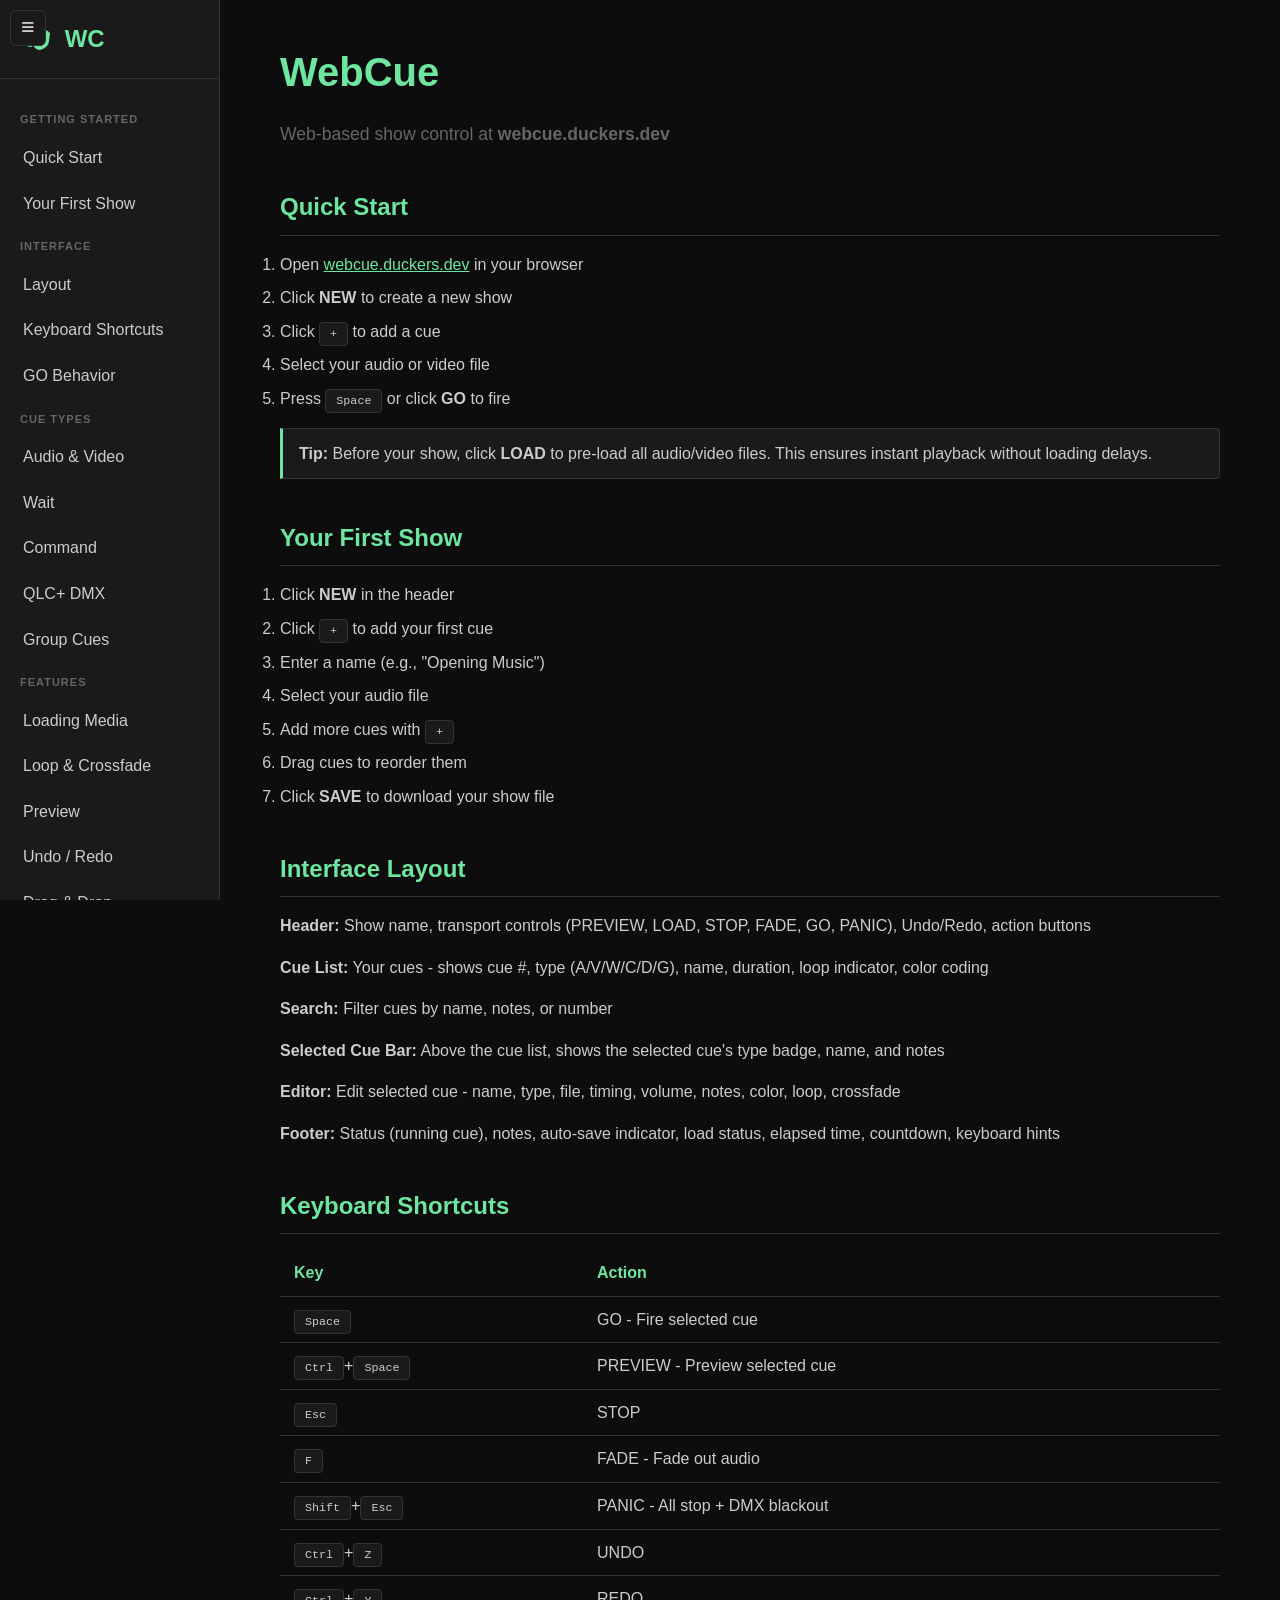
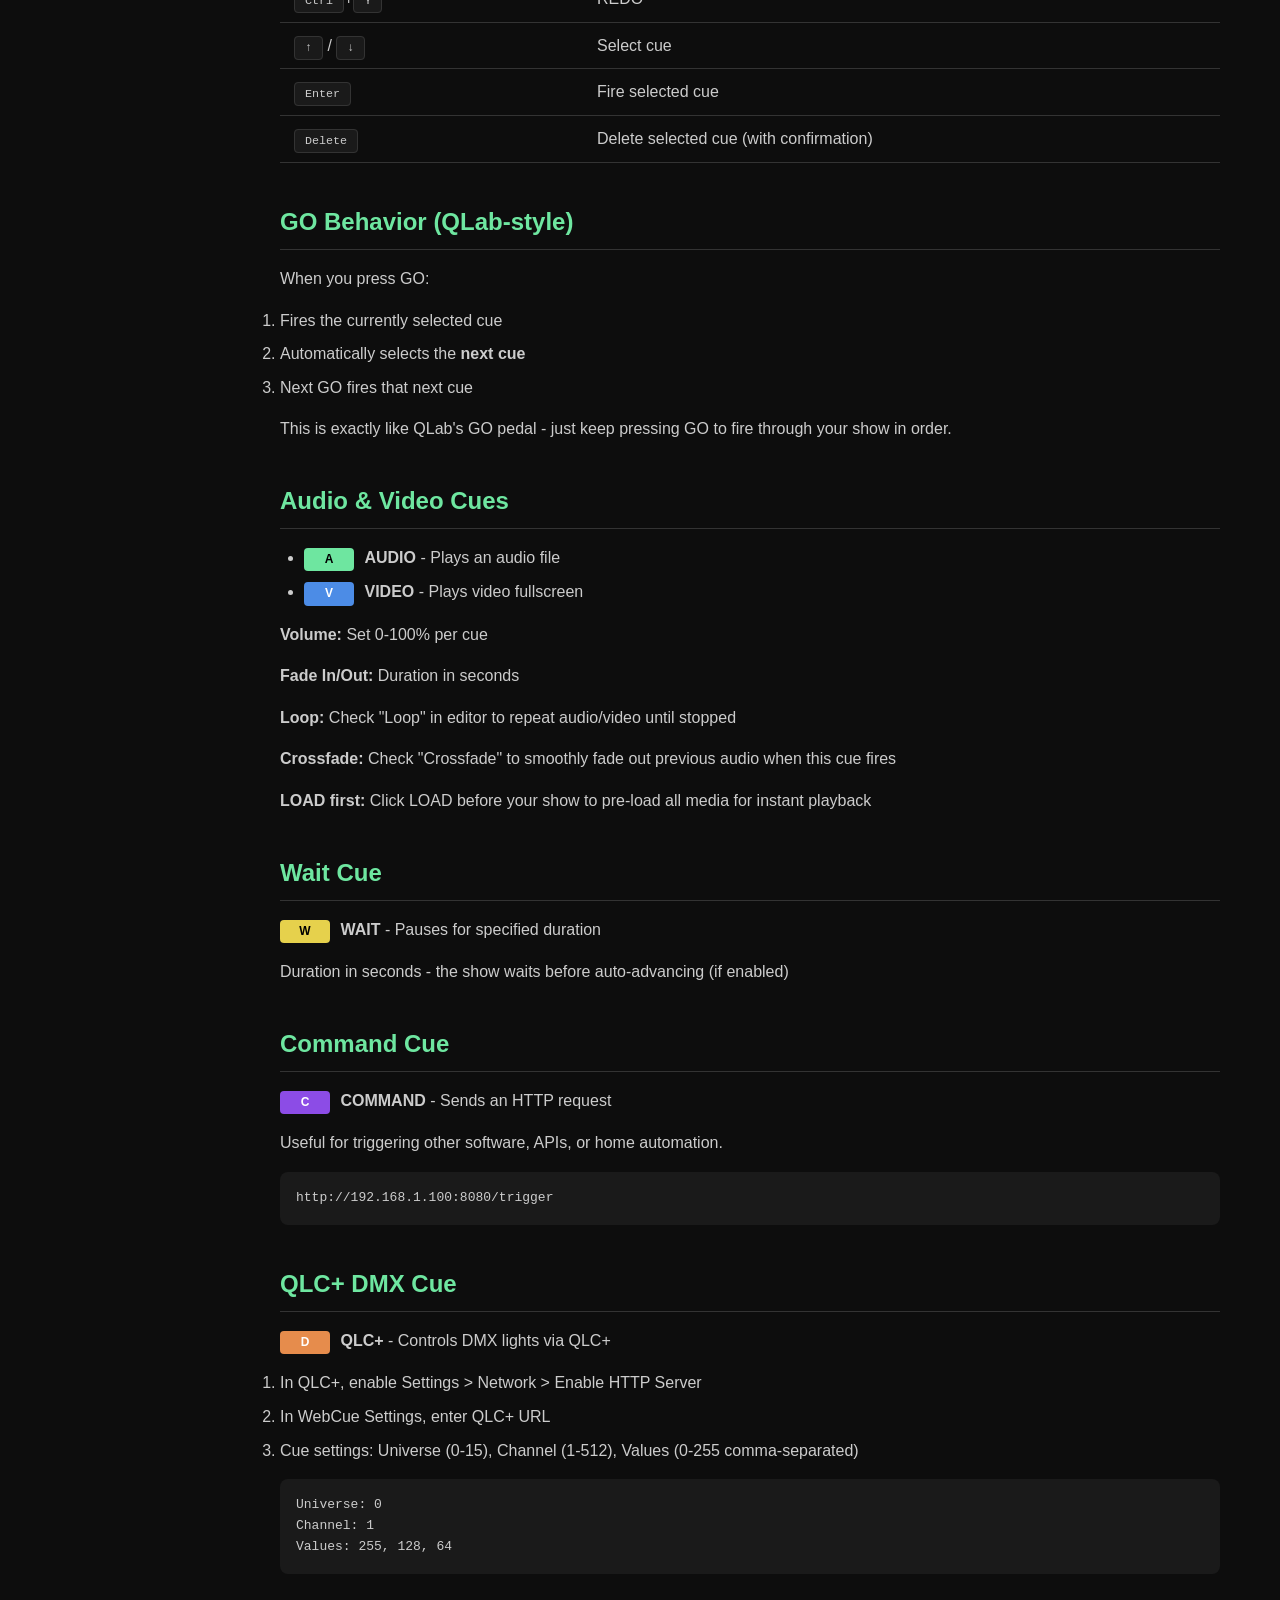
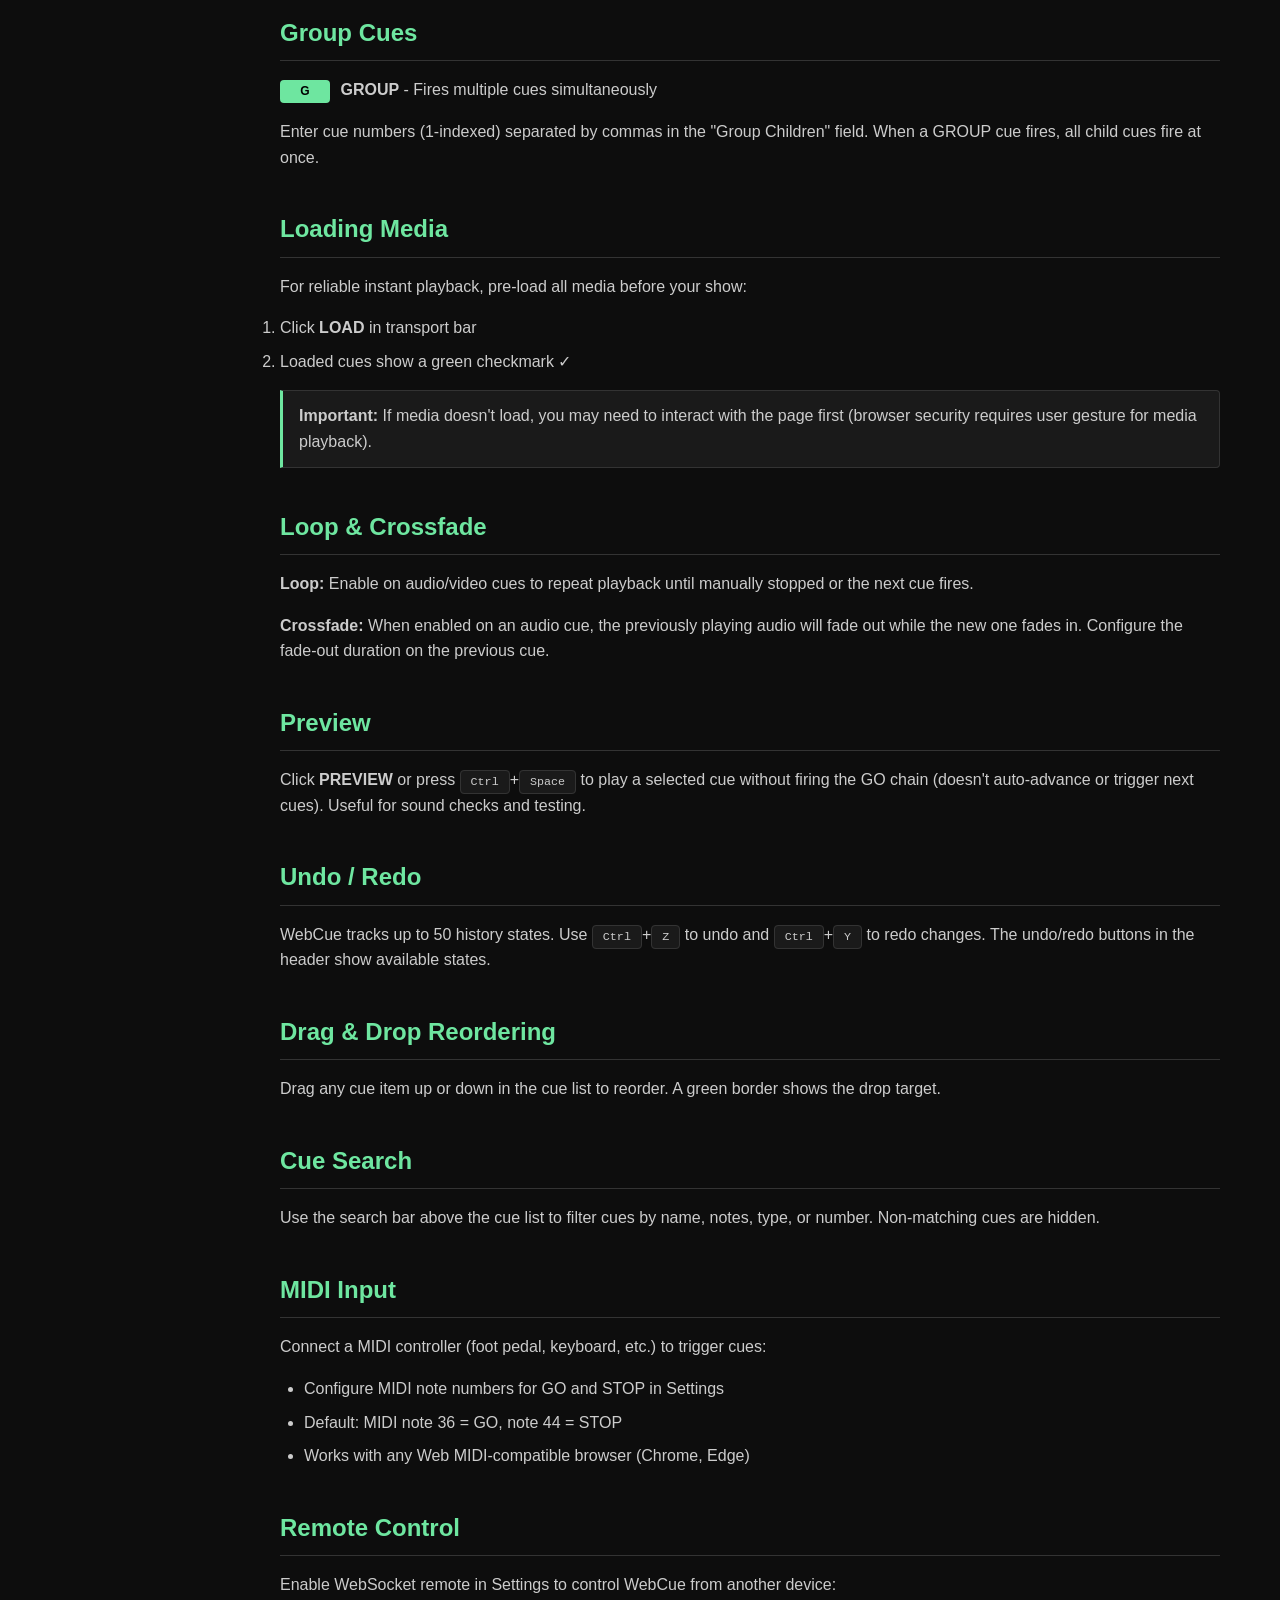
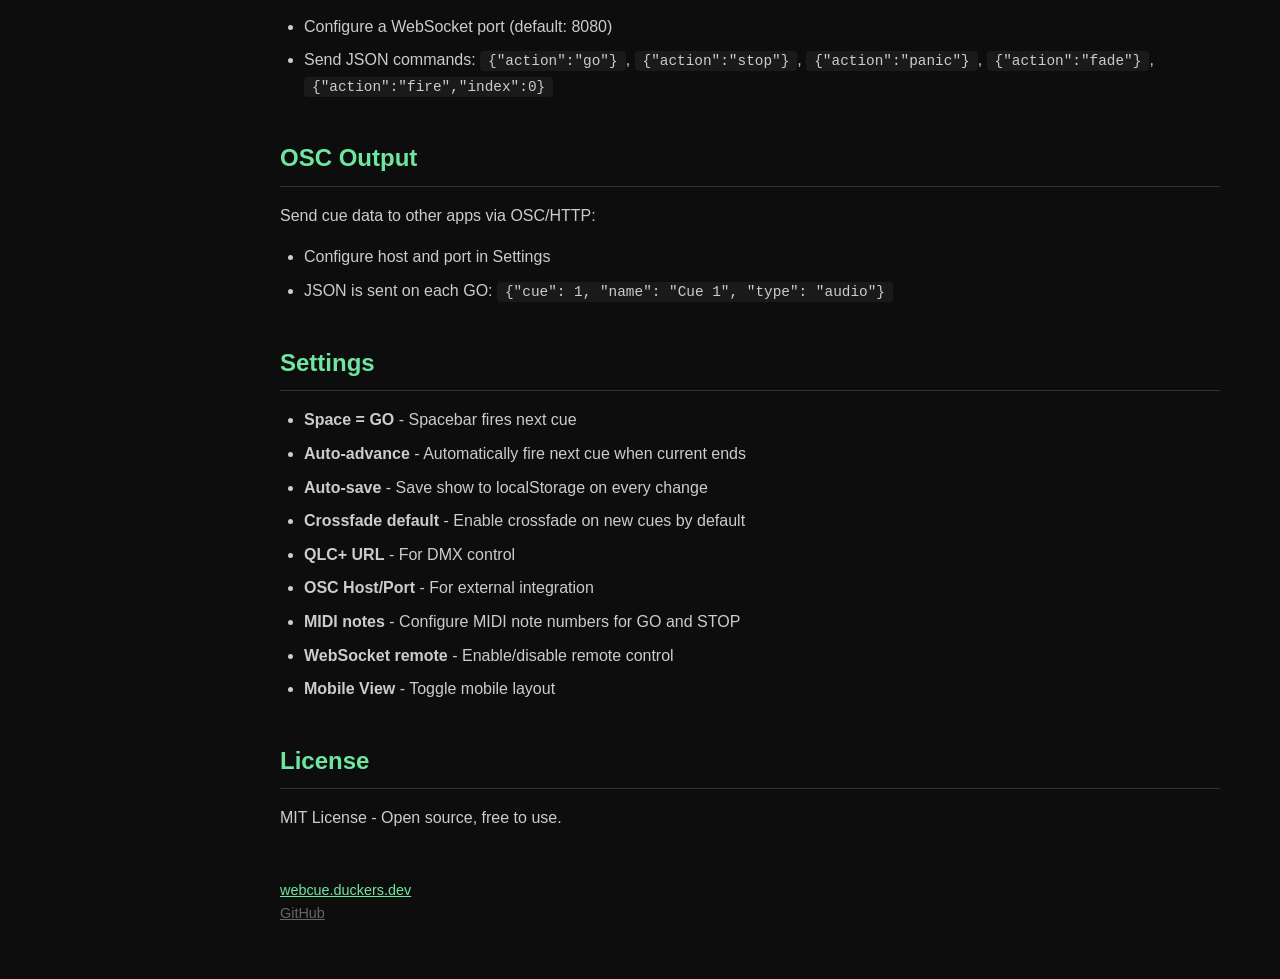
==== commit 846d3705: "add status bar and bulk upload cues" ====
--- a/docs/index.html
+++ b/docs/index.html
@@ -77,6 +77,7 @@
         <p><strong>Header:</strong> Show name, transport controls (PREVIEW, LOAD, STOP, FADE, GO, PANIC), Undo/Redo, action buttons</p>
         <p><strong>Cue List:</strong> Your cues - shows cue #, type (A/V/W/C/D/G), name, duration, loop indicator, color coding</p>
         <p><strong>Search:</strong> Filter cues by name, notes, or number</p>
+        <p><strong>Selected Cue Bar:</strong> Above the cue list, shows the selected cue's type badge, name, and notes</p>
         <p><strong>Editor:</strong> Edit selected cue - name, type, file, timing, volume, notes, color, loop, crossfade</p>
         <p><strong>Footer:</strong> Status (running cue), notes, auto-save indicator, load status, elapsed time, countdown, keyboard hints</p>
 
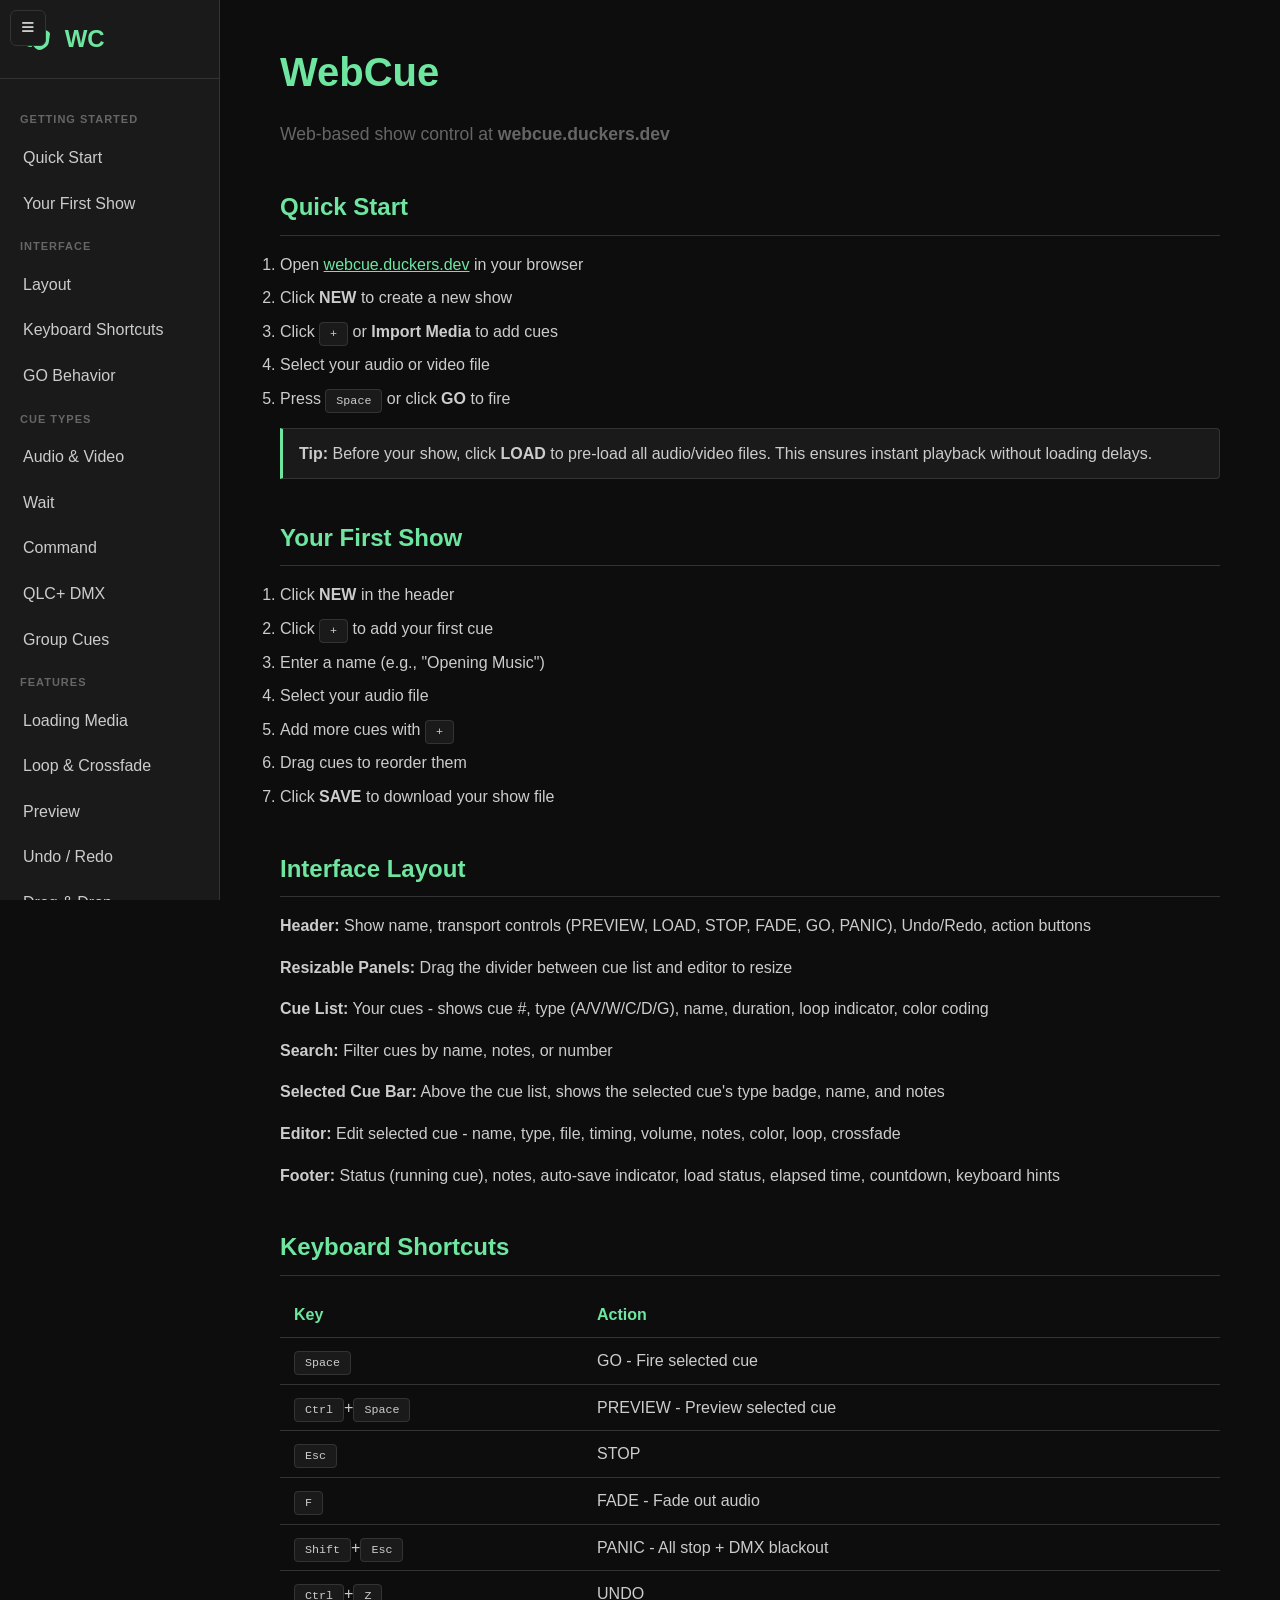
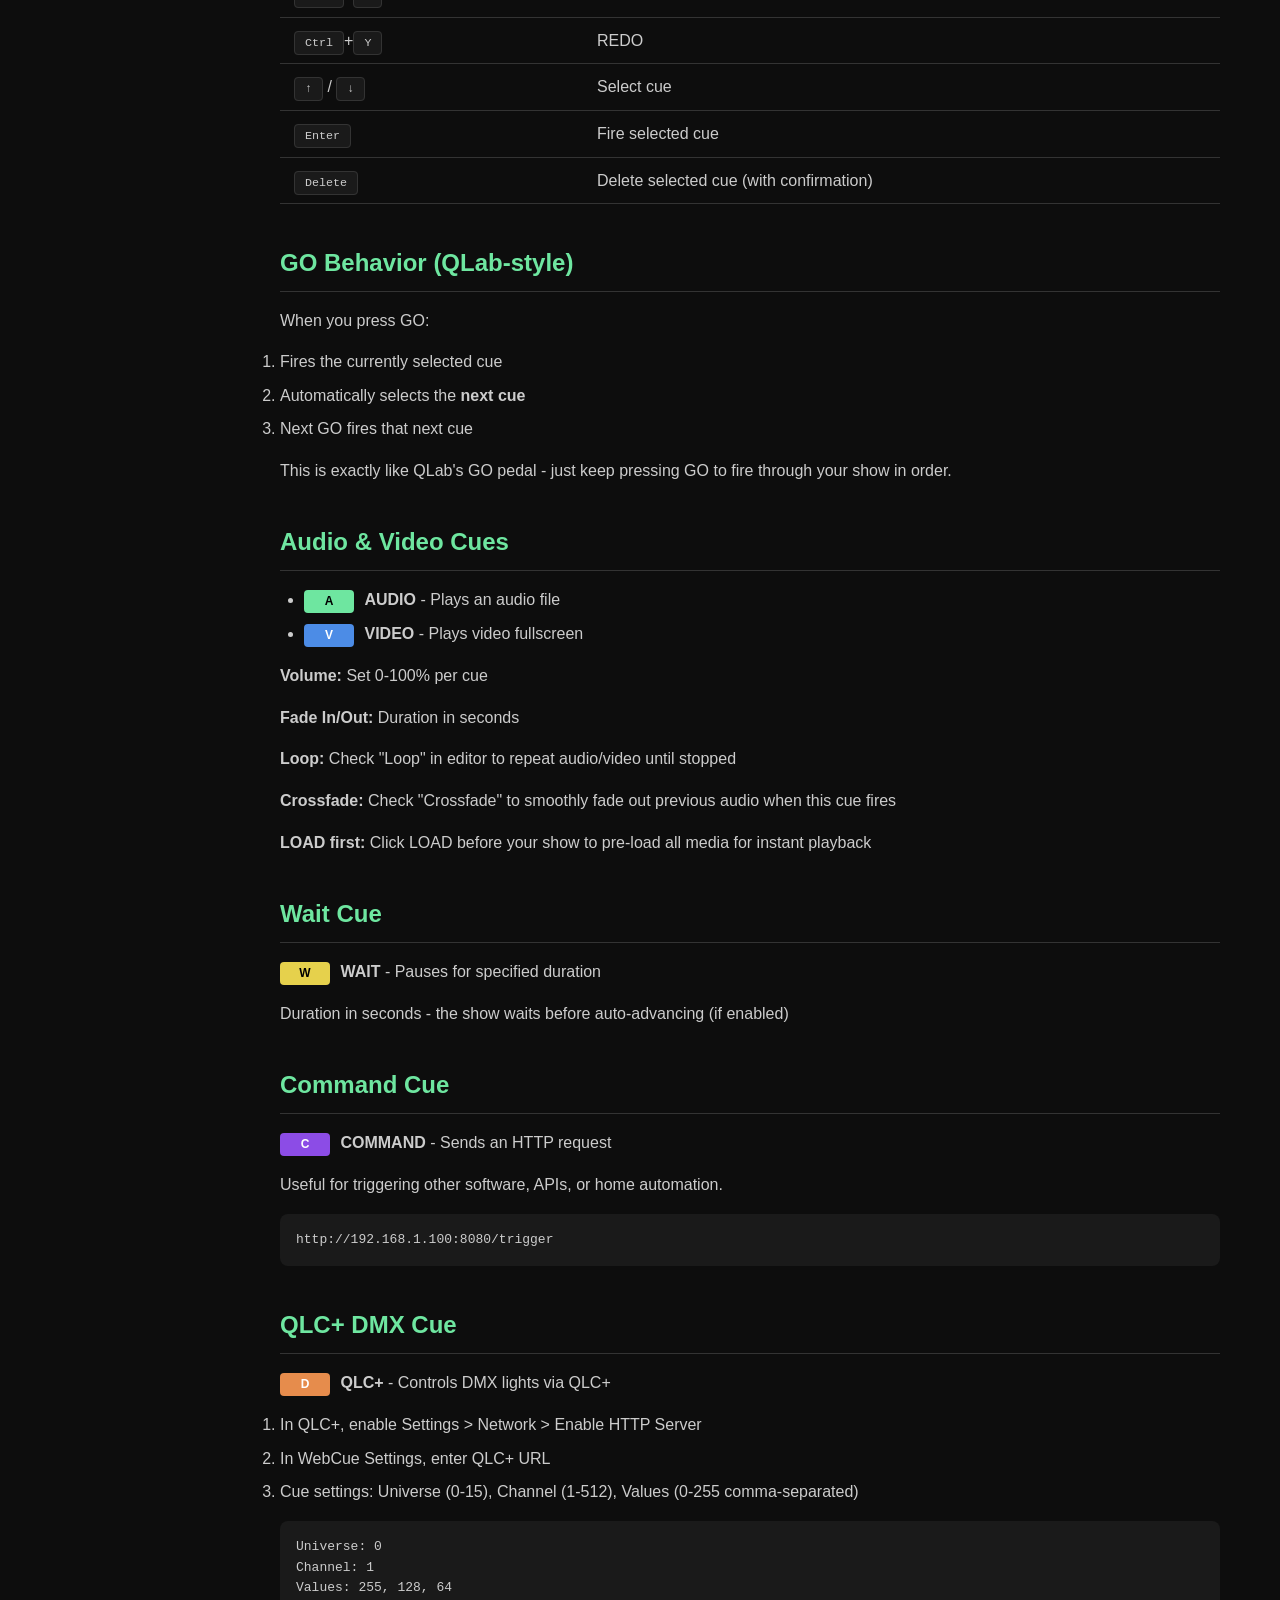
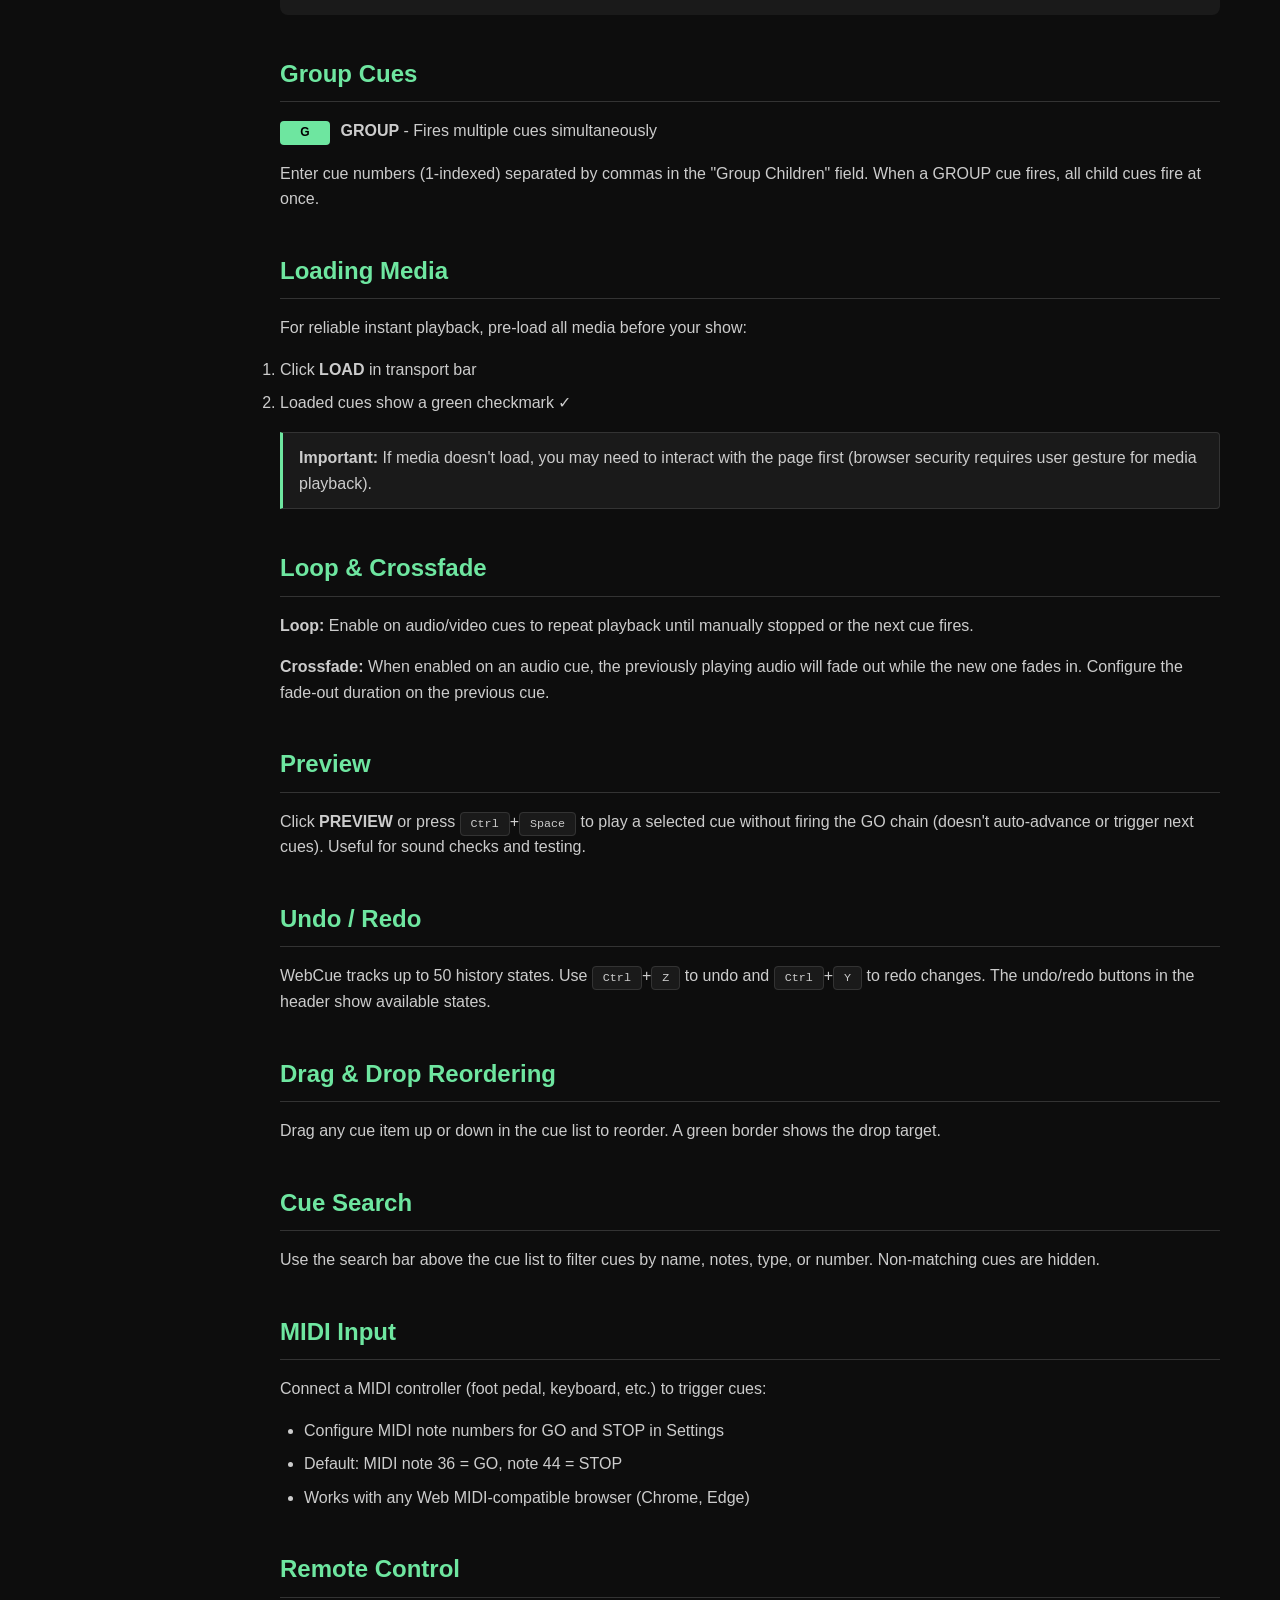
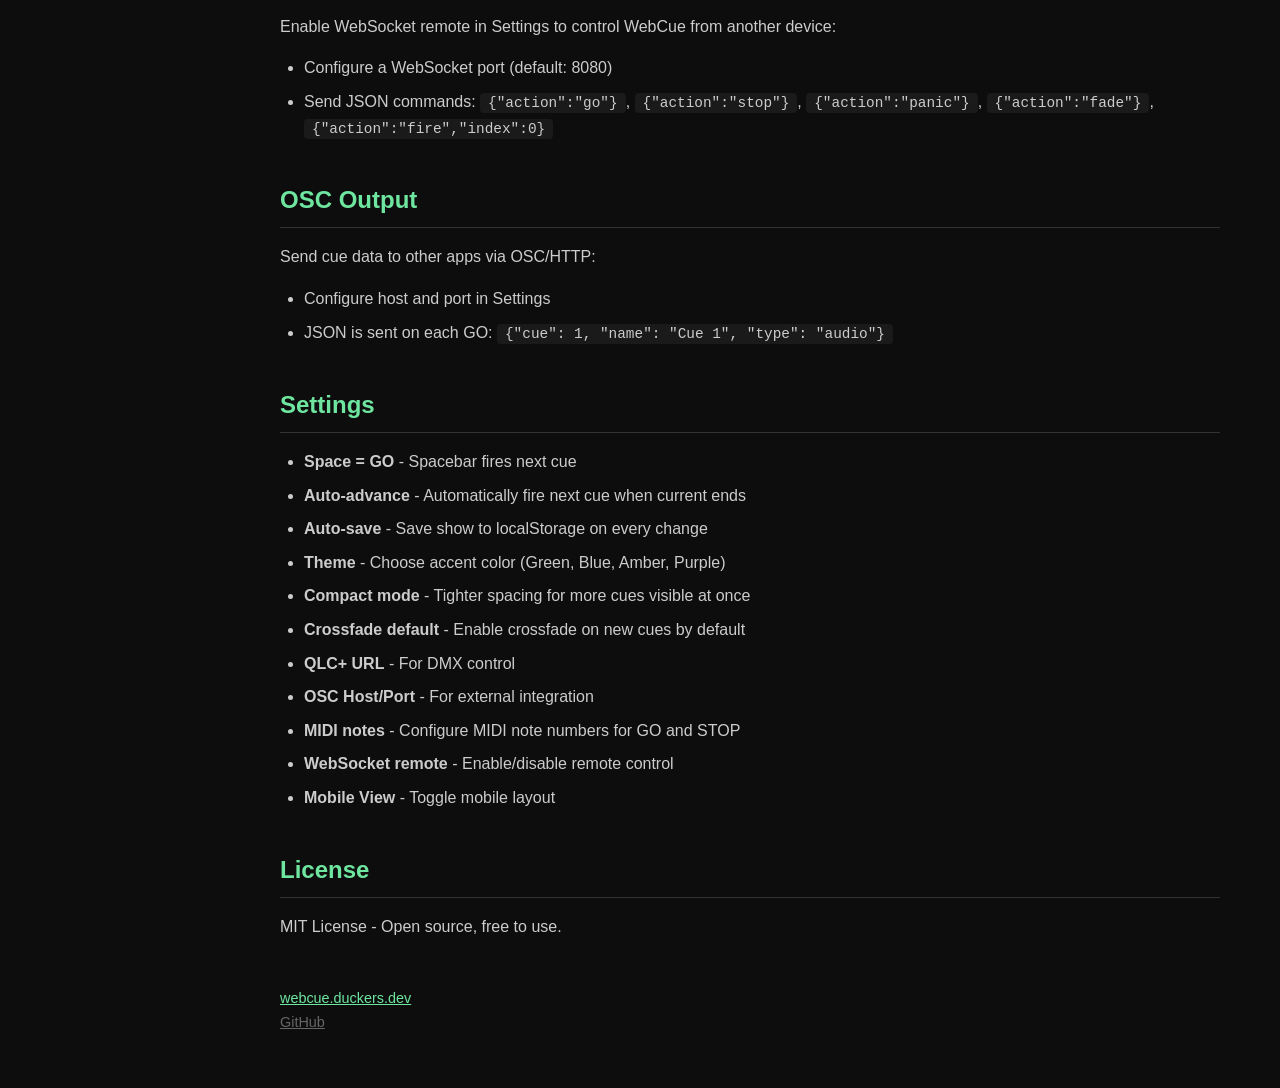
==== commit 17855b46: "spacing and UI bits" ====
--- a/docs/index.html
+++ b/docs/index.html
@@ -56,7 +56,7 @@
         <ol>
             <li>Open <a href="https://webcue.duckers.dev" style="color: var(--green);">webcue.duckers.dev</a> in your browser</li>
             <li>Click <strong>NEW</strong> to create a new show</li>
-            <li>Click <kbd>+</kbd> to add a cue</li>
+            <li>Click <kbd>+</kbd> or <strong>Import Media</strong> to add cues</li>
             <li>Select your audio or video file</li>
             <li>Press <kbd>Space</kbd> or click <strong>GO</strong> to fire</li>
         </ol>
@@ -75,6 +75,7 @@
 
         <h2 id="interface">Interface Layout</h2>
         <p><strong>Header:</strong> Show name, transport controls (PREVIEW, LOAD, STOP, FADE, GO, PANIC), Undo/Redo, action buttons</p>
+        <p><strong>Resizable Panels:</strong> Drag the divider between cue list and editor to resize</p>
         <p><strong>Cue List:</strong> Your cues - shows cue #, type (A/V/W/C/D/G), name, duration, loop indicator, color coding</p>
         <p><strong>Search:</strong> Filter cues by name, notes, or number</p>
         <p><strong>Selected Cue Bar:</strong> Above the cue list, shows the selected cue's type badge, name, and notes</p>
@@ -191,6 +192,8 @@
             <li><strong>Space = GO</strong> - Spacebar fires next cue</li>
             <li><strong>Auto-advance</strong> - Automatically fire next cue when current ends</li>
             <li><strong>Auto-save</strong> - Save show to localStorage on every change</li>
+            <li><strong>Theme</strong> - Choose accent color (Green, Blue, Amber, Purple)</li>
+            <li><strong>Compact mode</strong> - Tighter spacing for more cues visible at once</li>
             <li><strong>Crossfade default</strong> - Enable crossfade on new cues by default</li>
             <li><strong>QLC+ URL</strong> - For DMX control</li>
             <li><strong>OSC Host/Port</strong> - For external integration</li>
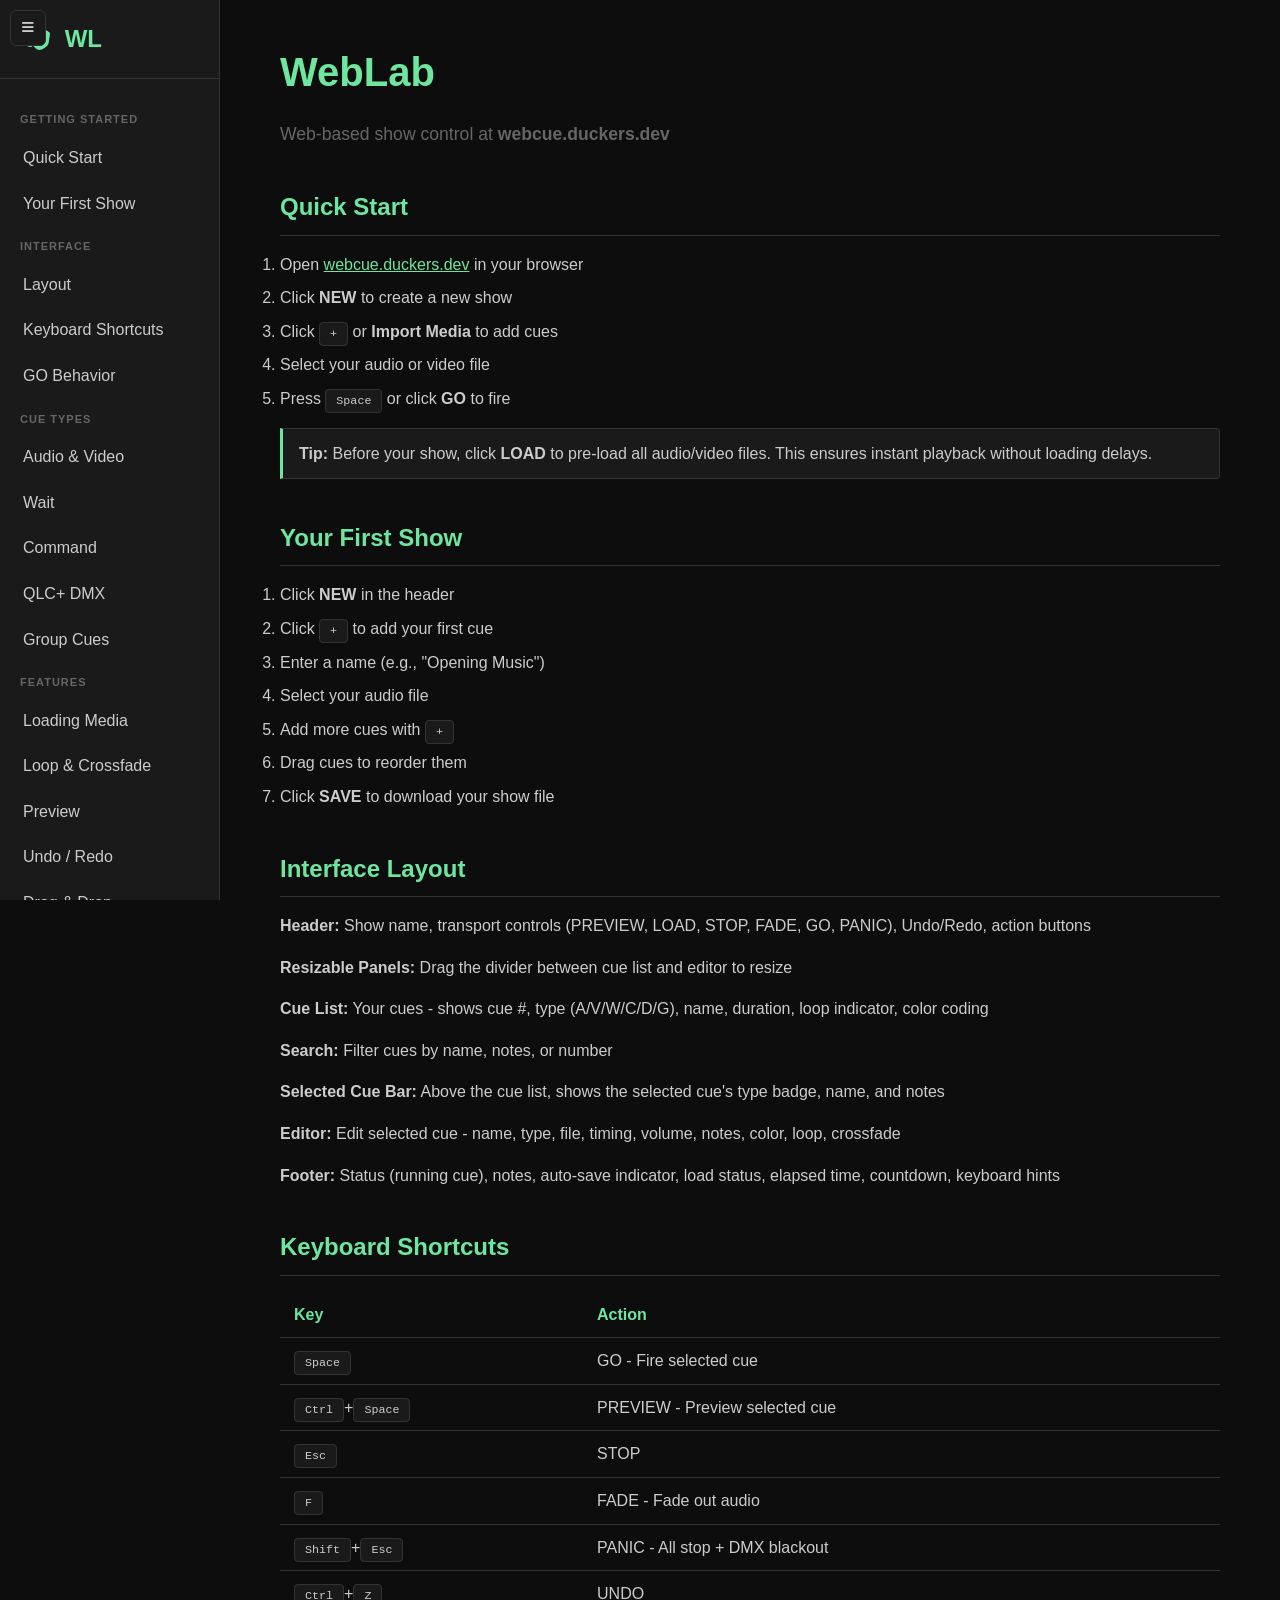
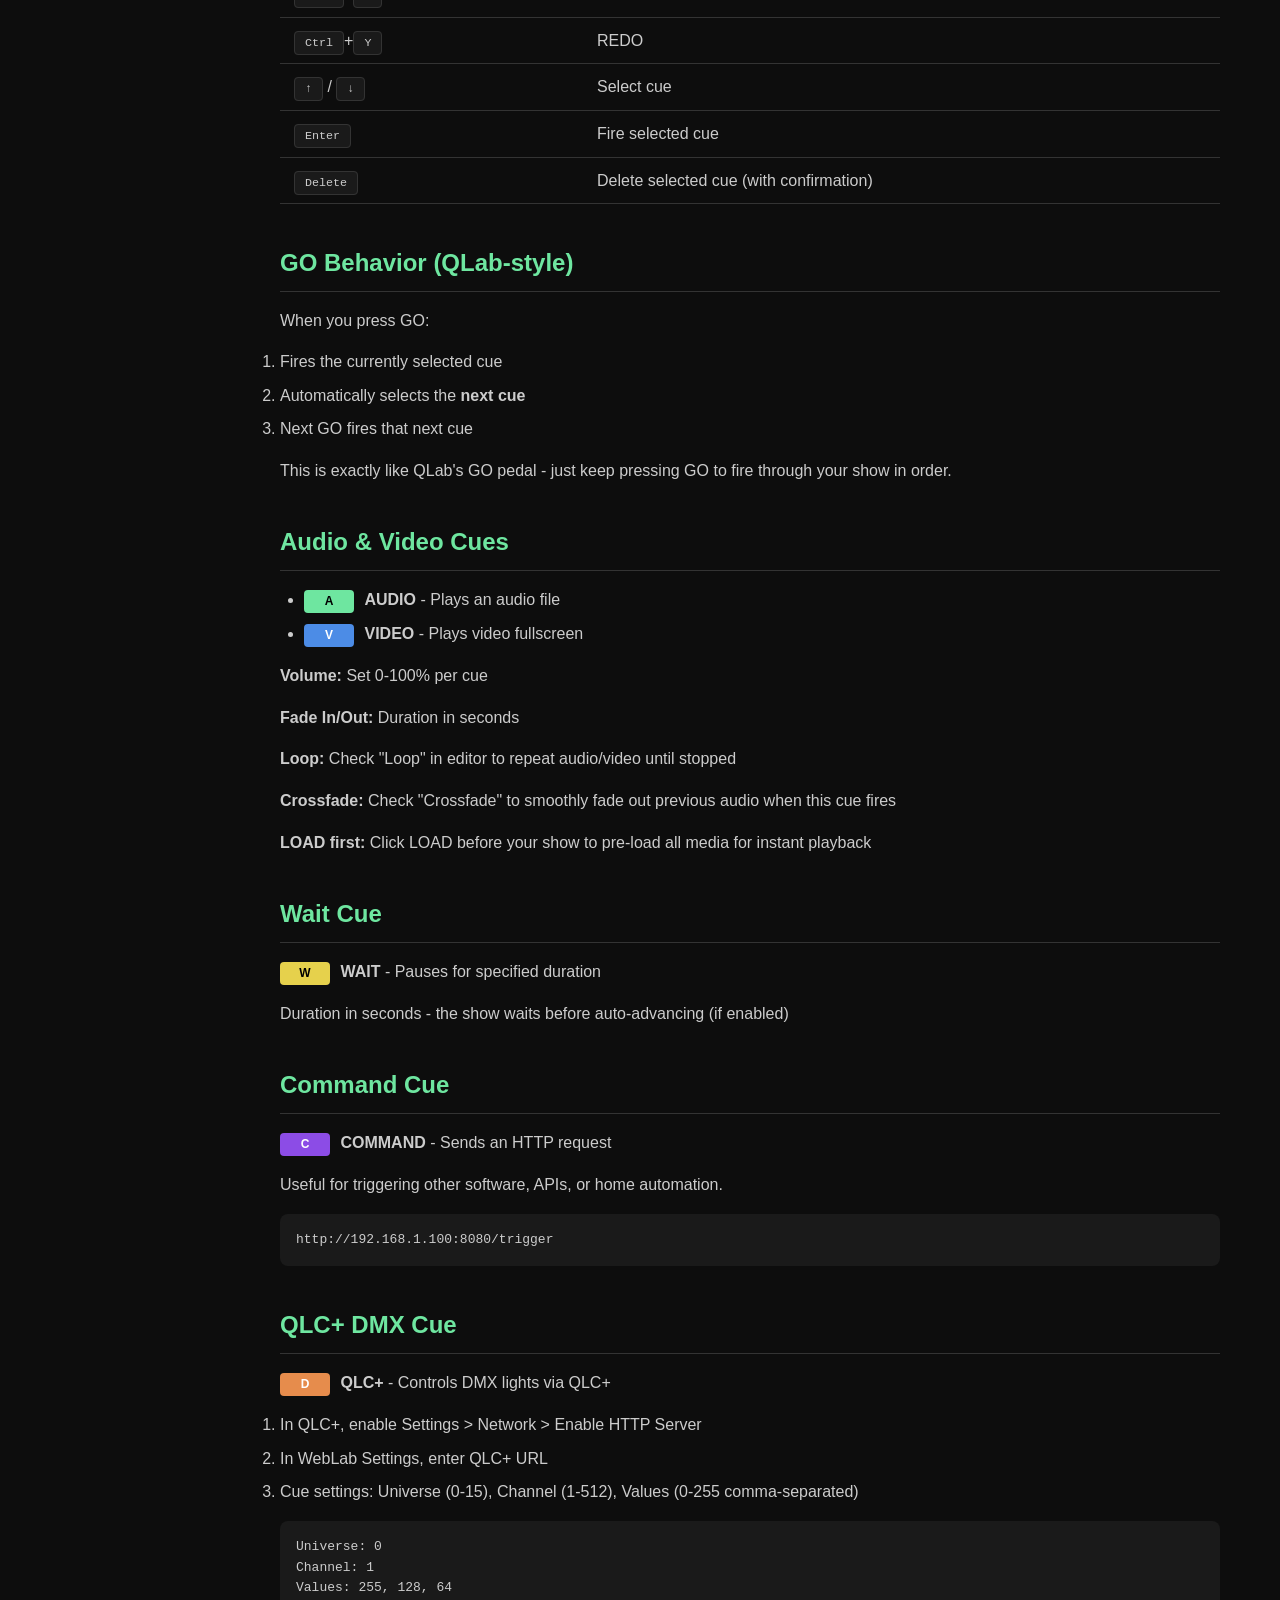
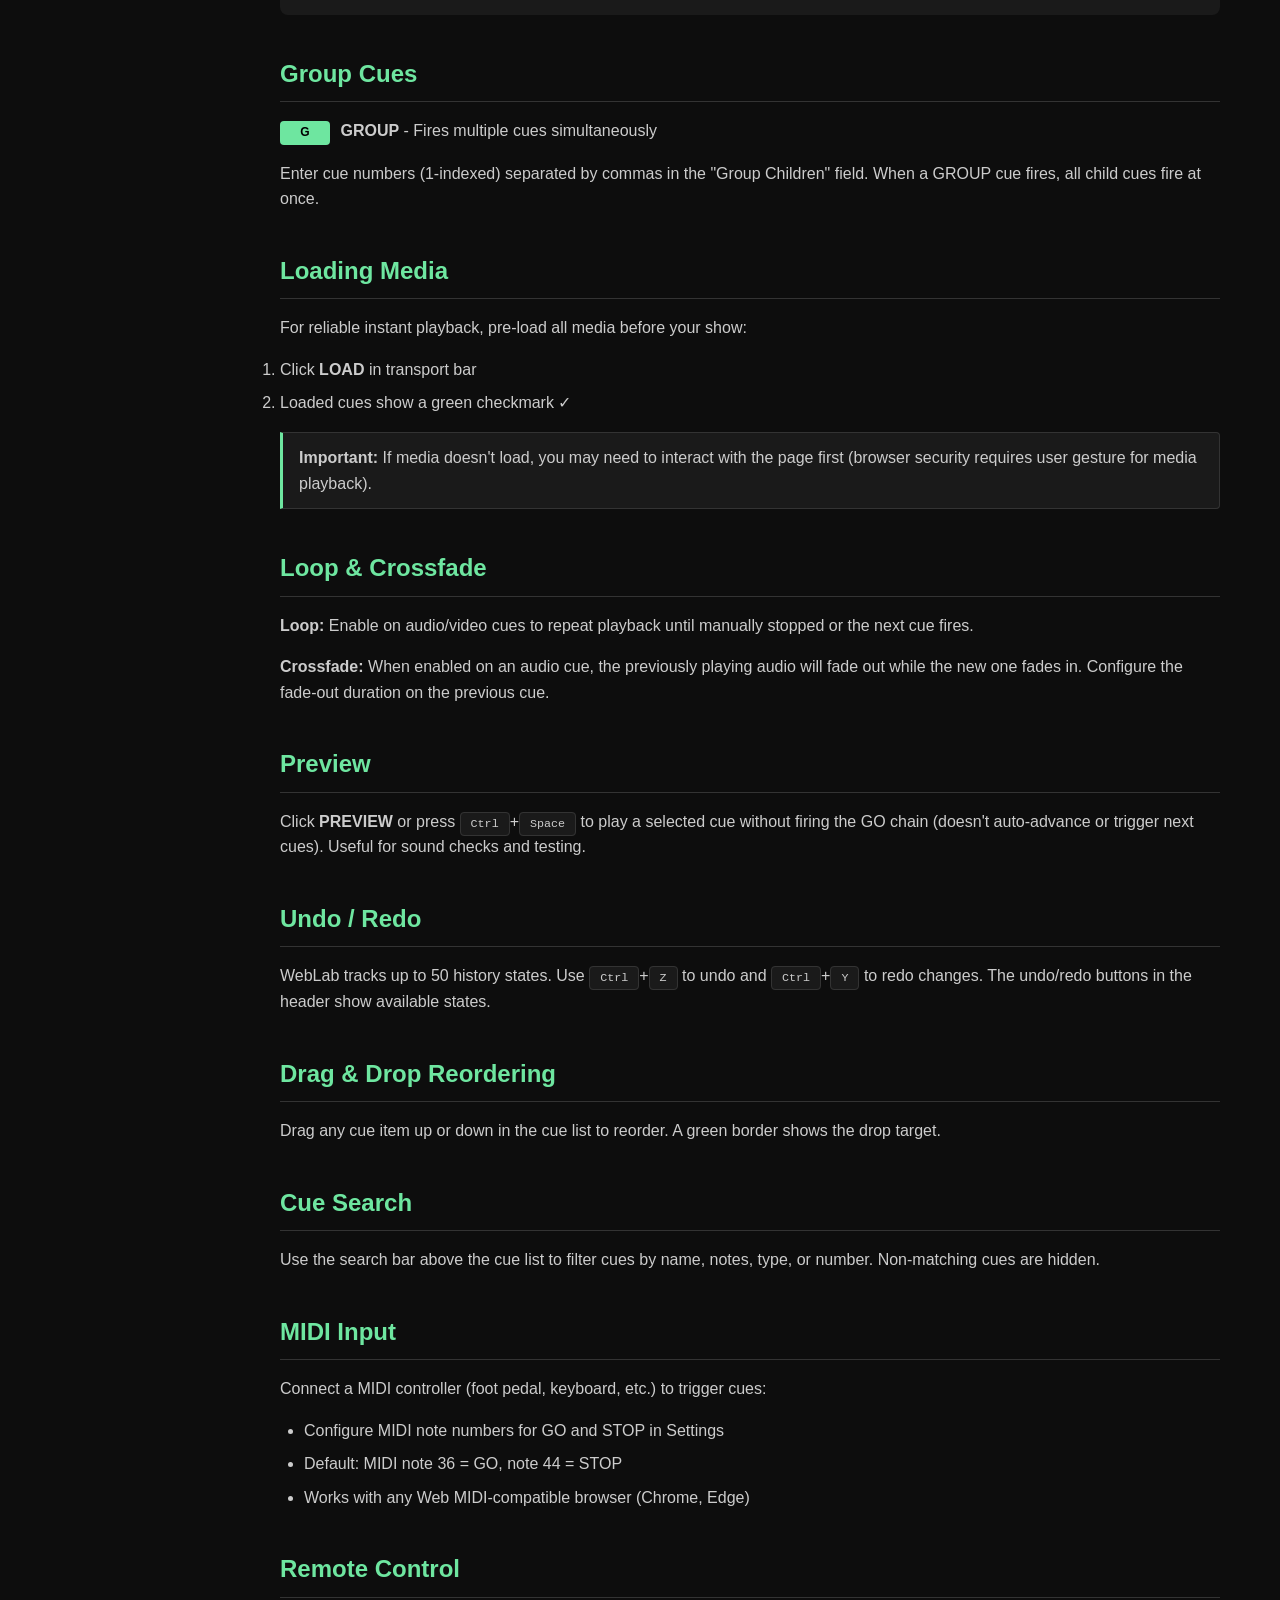
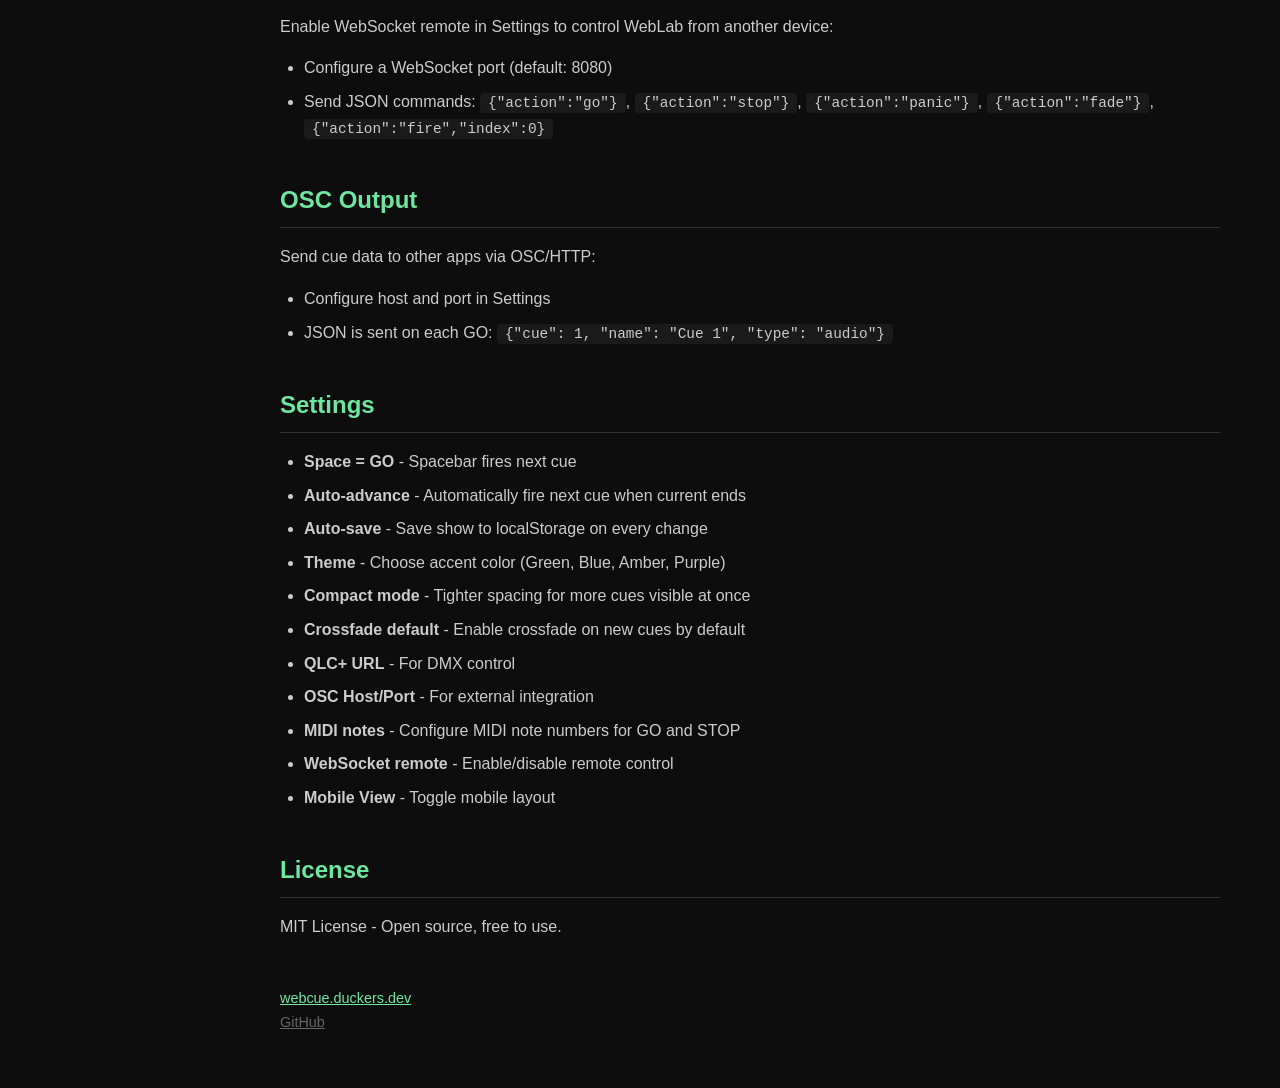
==== commit f92b853b: "rebrand" ====
--- a/docs/index.html
+++ b/docs/index.html
@@ -3,12 +3,12 @@
 <head>
     <meta charset="UTF-8">
     <meta name="viewport" content="width=device-width, initial-scale=1.0">
-    <title>WebCue Documentation - Web-based Show Control</title>
-    <meta name="description" content="Official documentation for WebCue - free, browser-based show control software. Learn how to use audio/video playback, QLC+ DMX integration, keyboard shortcuts, and more.">
-    <meta name="keywords" content="WebCue docs, show control documentation, QLab alternative docs, DMX documentation, QLC+ tutorial">
-    <meta name="author" content="WebCue">
-    <meta property="og:title" content="WebCue Documentation">
-    <meta property="og:description" content="Learn how to use WebCue - free browser-based show control">
+    <title>WebLab Documentation - Web-based Show Control</title>
+    <meta name="description" content="Official documentation for WebLab - free, browser-based show control software. Learn how to use audio/video playback, QLC+ DMX integration, keyboard shortcuts, and more.">
+    <meta name="keywords" content="WebLab docs, show control documentation, QLab alternative docs, DMX documentation, QLC+ tutorial">
+    <meta name="author" content="WebLab">
+    <meta property="og:title" content="WebLab Documentation">
+    <meta property="og:description" content="Learn how to use WebLab - free browser-based show control">
     <meta property="og:type" content="website">
     <meta property="og:url" content="https://webcue.duckers.dev/docs/">
     <meta property="og:image" content="https://webcue.duckers.dev/icon-192.svg">
@@ -19,7 +19,7 @@
 <body>
     <button class="sidebar-toggle" onclick="toggleSidebar()"><i class="fas fa-bars"></i></button>
     <nav class="sidebar" id="sidebar">
-        <div class="sidebar-logo"><i class="fas fa-theater-masks"></i> WC</div>
+        <div class="sidebar-logo"><i class="fas fa-theater-masks"></i> WL</div>
         <div class="sidebar-section">Getting Started</div>
         <a href="#quickstart" class="sidebar-link">Quick Start</a>
         <a href="#first-show" class="sidebar-link">Your First Show</a>
@@ -49,7 +49,7 @@
     </nav>
 
     <main class="main">
-        <h1>WebCue</h1>
+        <h1>WebLab</h1>
         <p class="subtitle">Web-based show control at <strong>webcue.duckers.dev</strong></p>
 
         <h2 id="quickstart">Quick Start</h2>
@@ -130,7 +130,7 @@
         <p><span class="tag qlc">D</span> <strong>QLC+</strong> - Controls DMX lights via QLC+</p>
         <ol>
             <li>In QLC+, enable Settings > Network > Enable HTTP Server</li>
-            <li>In WebCue Settings, enter QLC+ URL</li>
+            <li>In WebLab Settings, enter QLC+ URL</li>
             <li>Cue settings: Universe (0-15), Channel (1-512), Values (0-255 comma-separated)</li>
         </ol>
         <pre>Universe: 0
@@ -157,7 +157,7 @@
         <p>Click <strong>PREVIEW</strong> or press <kbd>Ctrl</kbd>+<kbd>Space</kbd> to play a selected cue without firing the GO chain (doesn't auto-advance or trigger next cues). Useful for sound checks and testing.</p>
 
         <h2 id="undo">Undo / Redo</h2>
-        <p>WebCue tracks up to 50 history states. Use <kbd>Ctrl</kbd>+<kbd>Z</kbd> to undo and <kbd>Ctrl</kbd>+<kbd>Y</kbd> to redo changes. The undo/redo buttons in the header show available states.</p>
+        <p>WebLab tracks up to 50 history states. Use <kbd>Ctrl</kbd>+<kbd>Z</kbd> to undo and <kbd>Ctrl</kbd>+<kbd>Y</kbd> to redo changes. The undo/redo buttons in the header show available states.</p>
 
         <h2 id="drag">Drag & Drop Reordering</h2>
         <p>Drag any cue item up or down in the cue list to reorder. A green border shows the drop target.</p>
@@ -174,7 +174,7 @@
         </ul>
 
         <h2 id="websocket">Remote Control</h2>
-        <p>Enable WebSocket remote in Settings to control WebCue from another device:</p>
+        <p>Enable WebSocket remote in Settings to control WebLab from another device:</p>
         <ul>
             <li>Configure a WebSocket port (default: 8080)</li>
             <li>Send JSON commands: <code>{"action":"go"}</code>, <code>{"action":"stop"}</code>, <code>{"action":"panic"}</code>, <code>{"action":"fade"}</code>, <code>{"action":"fire","index":0}</code></li>
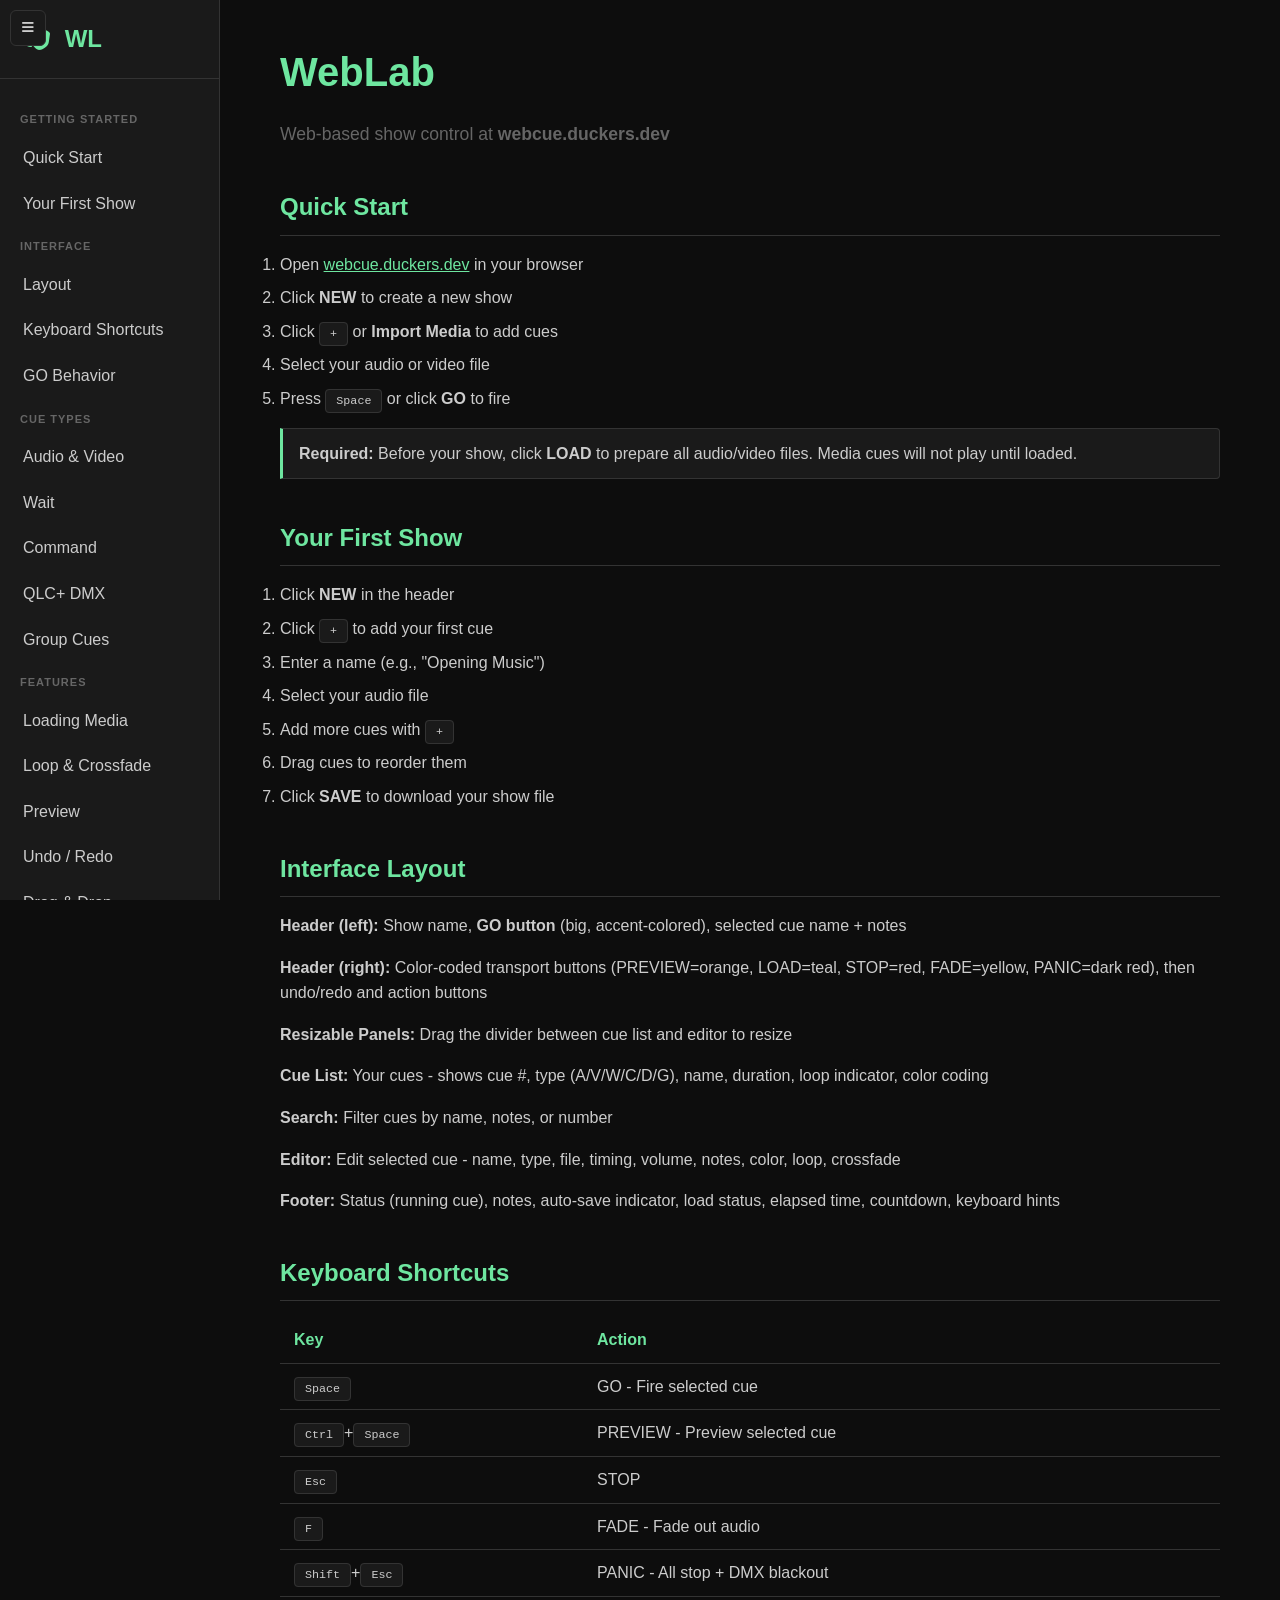
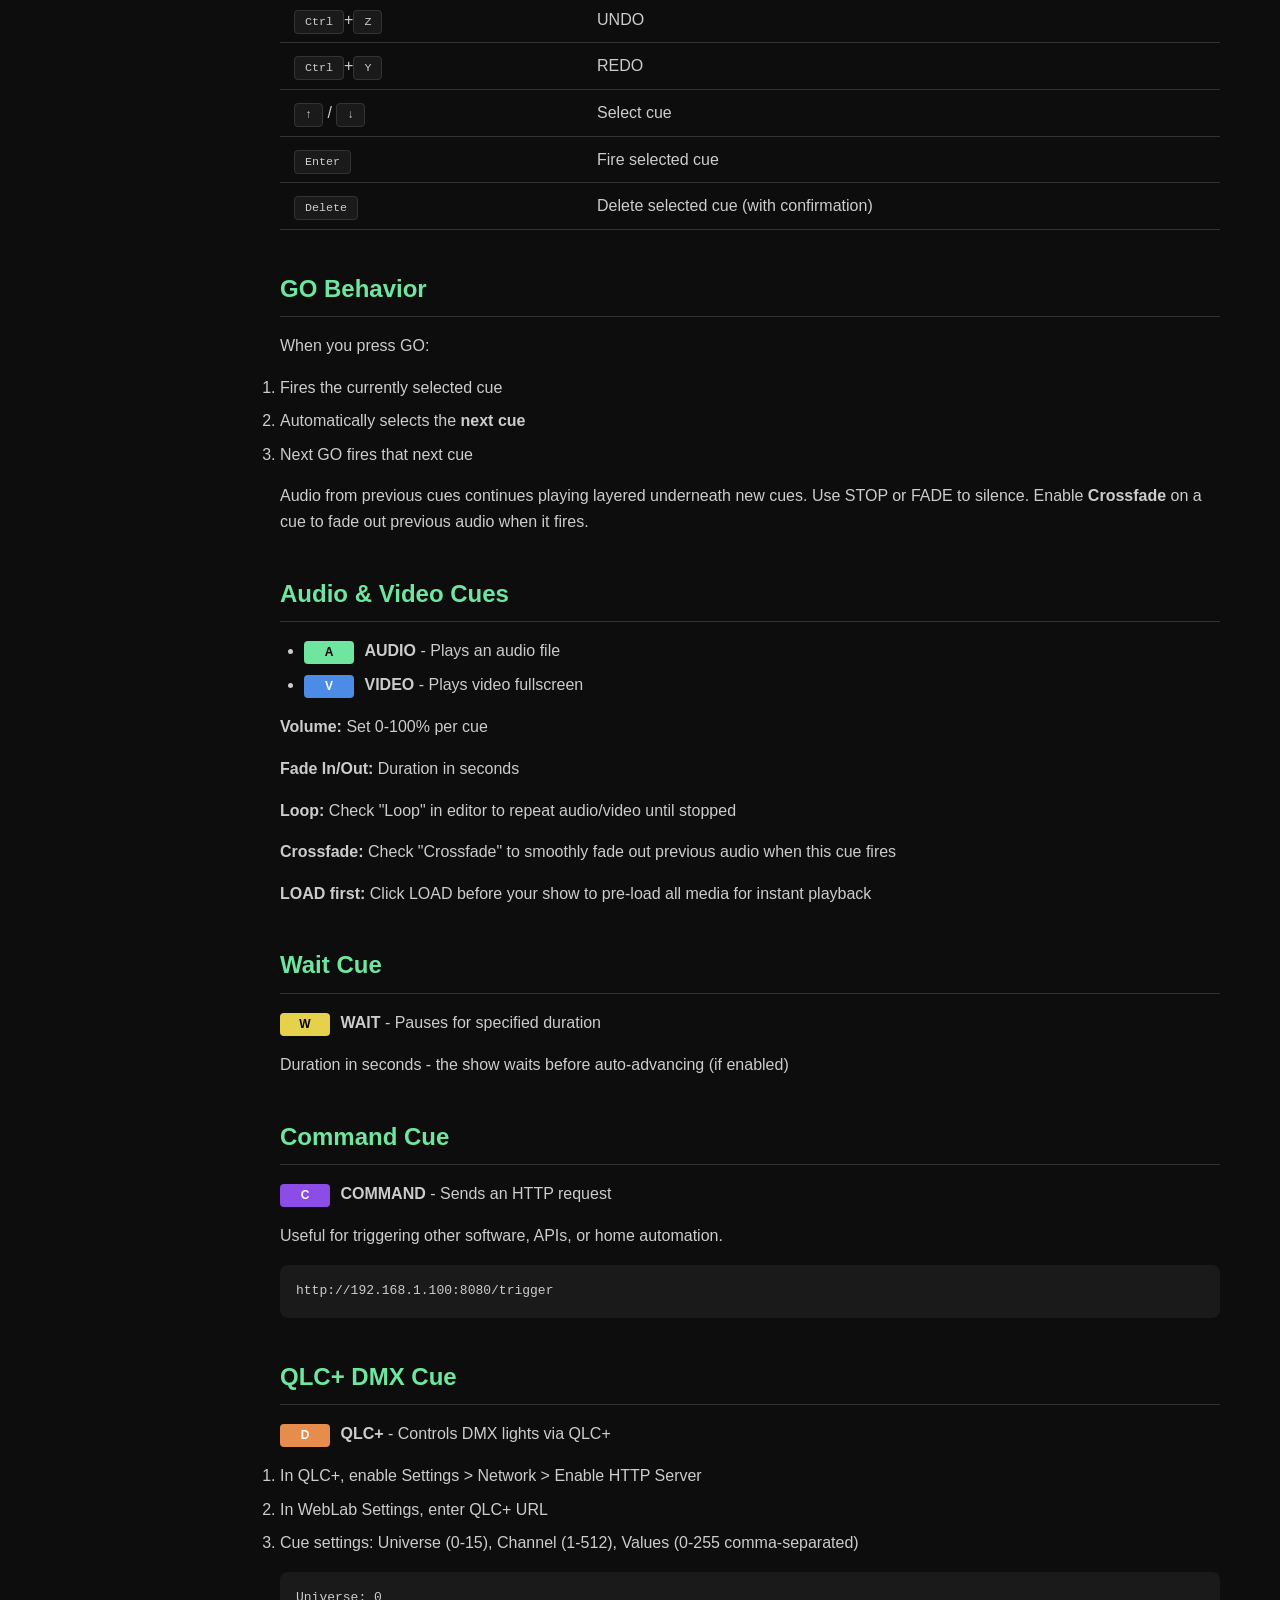
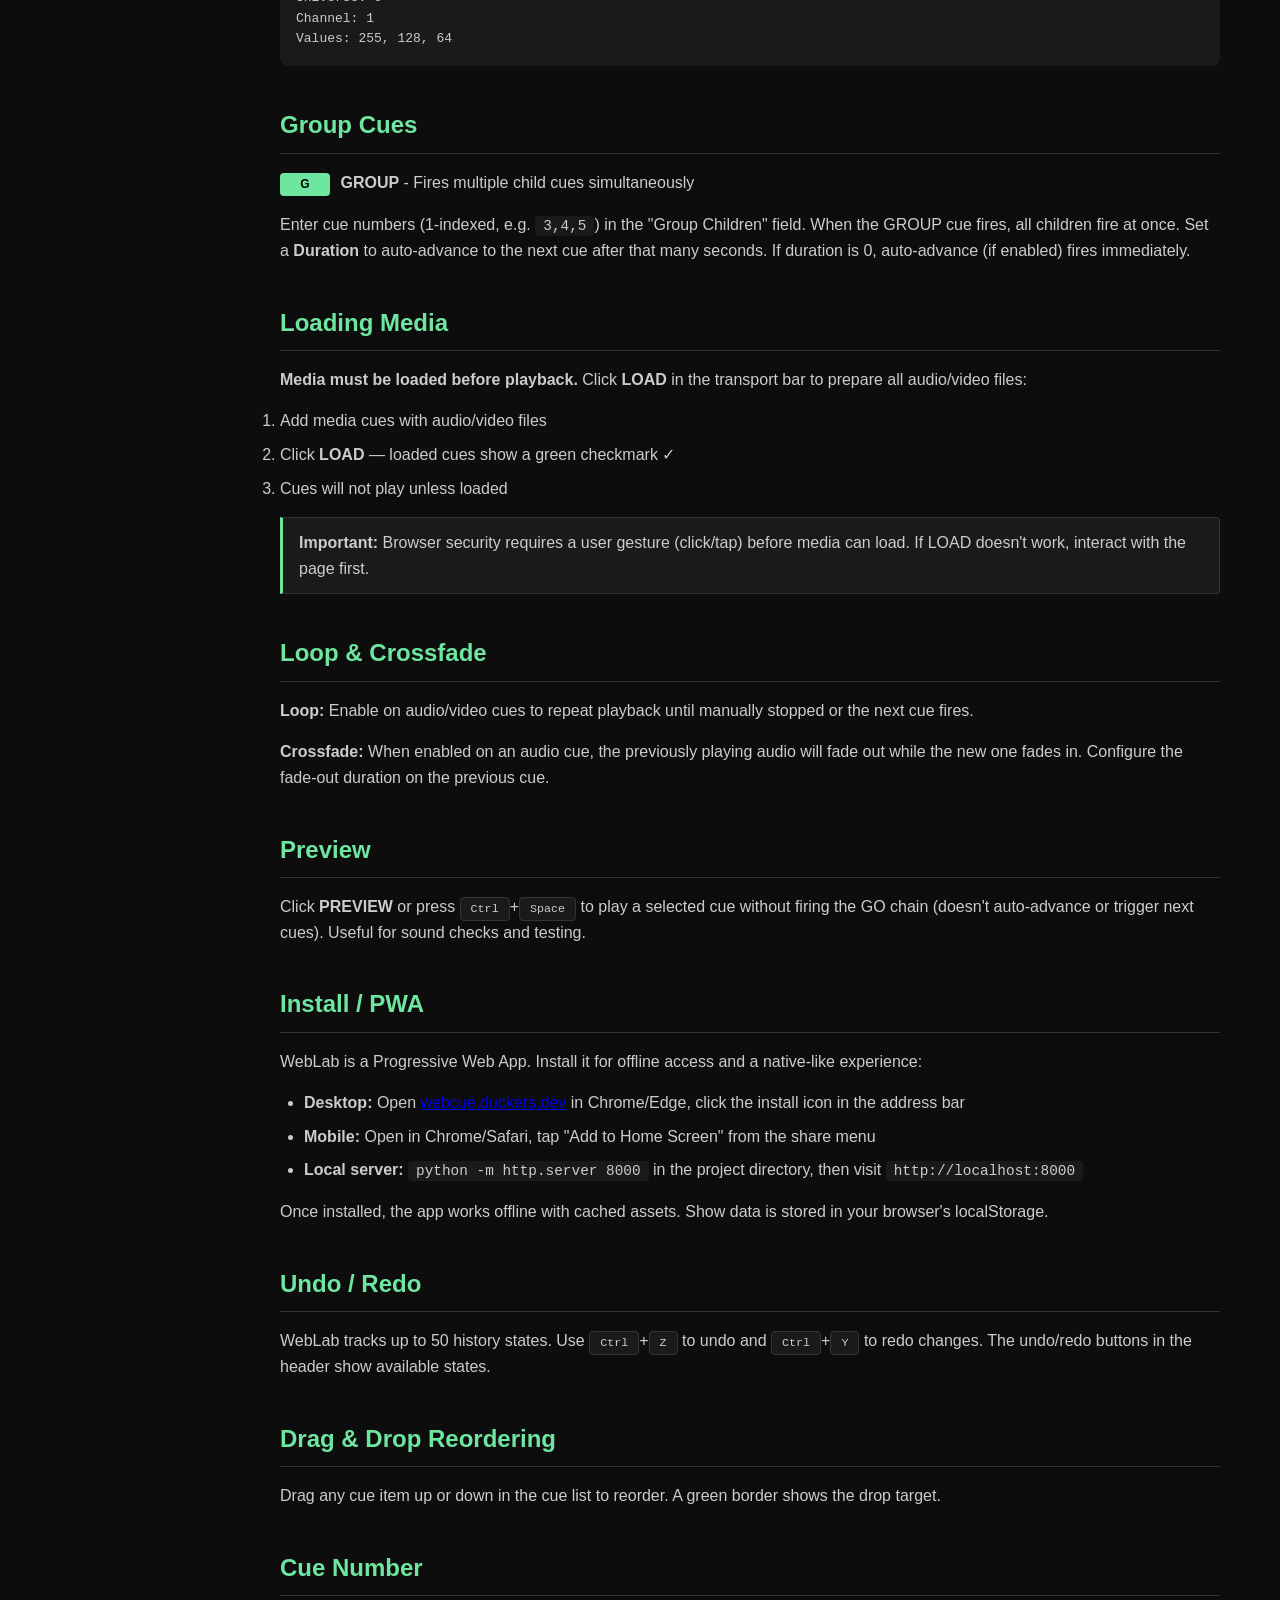
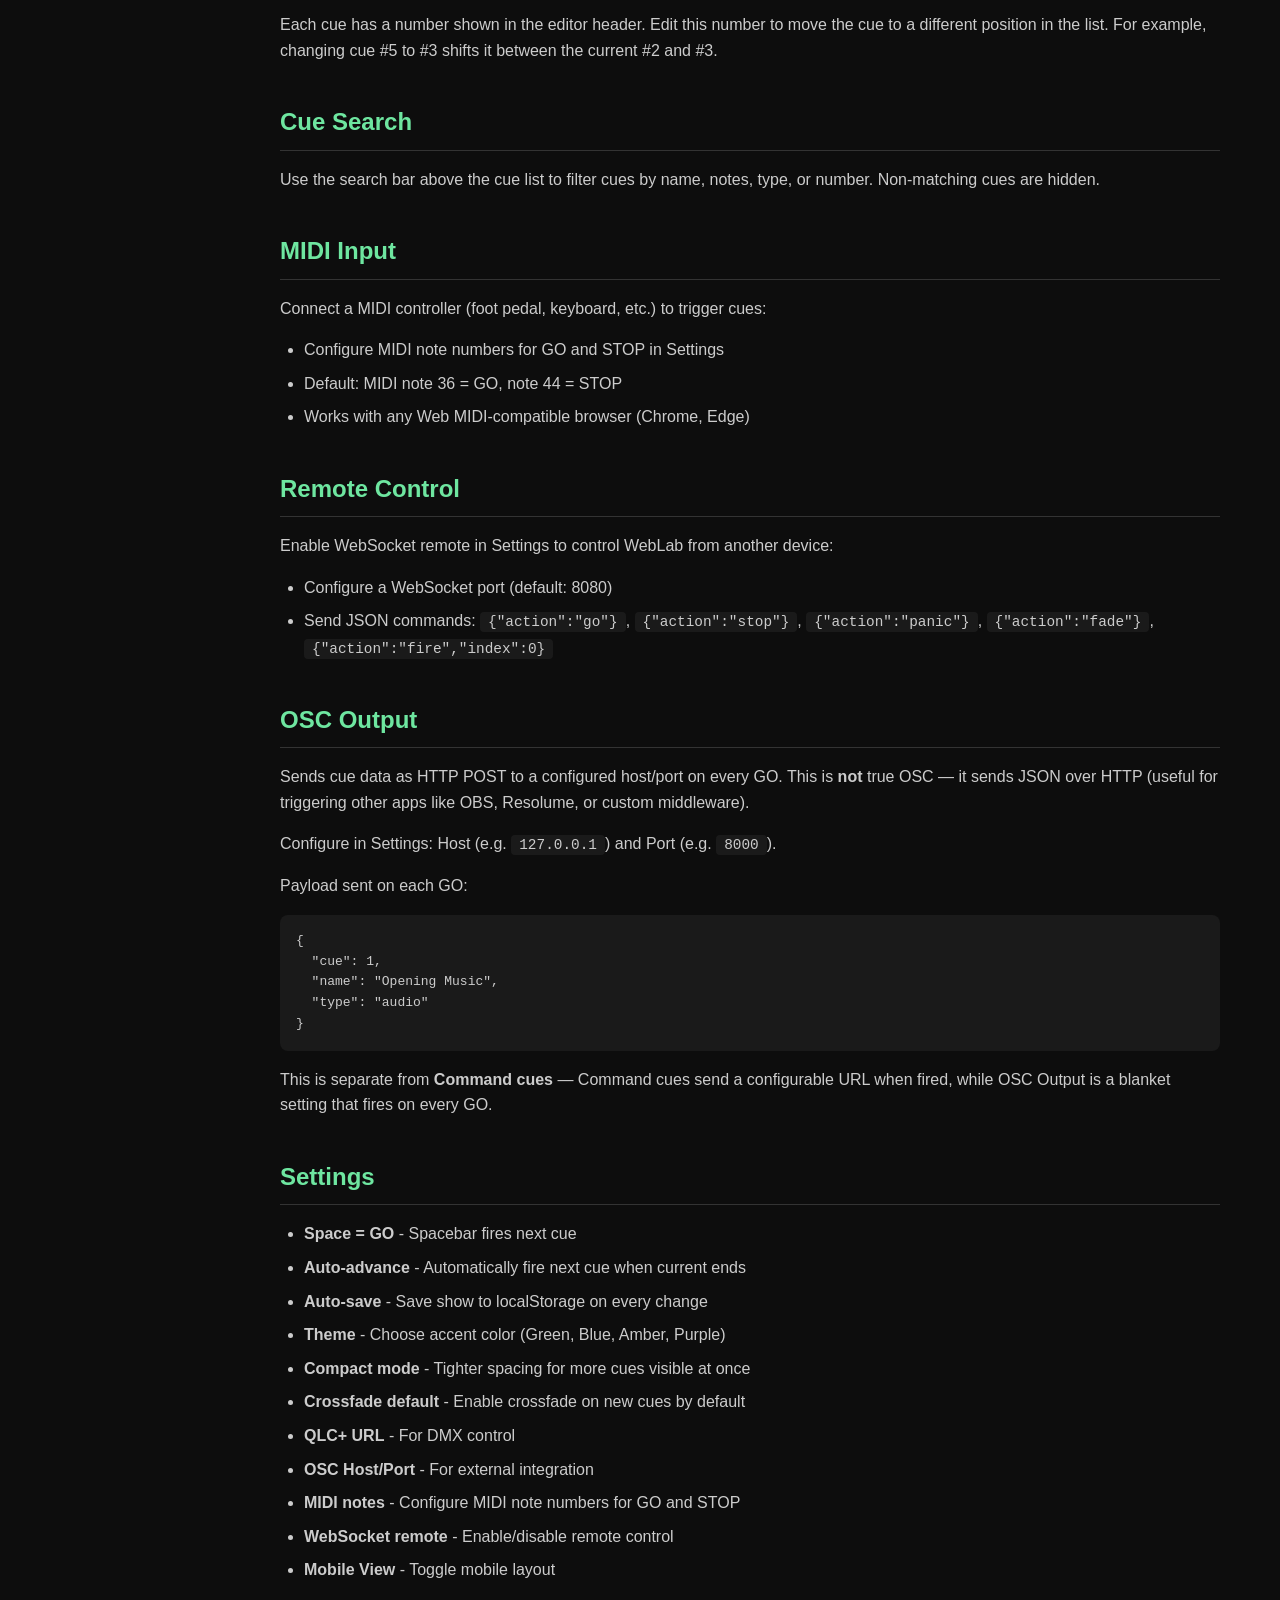
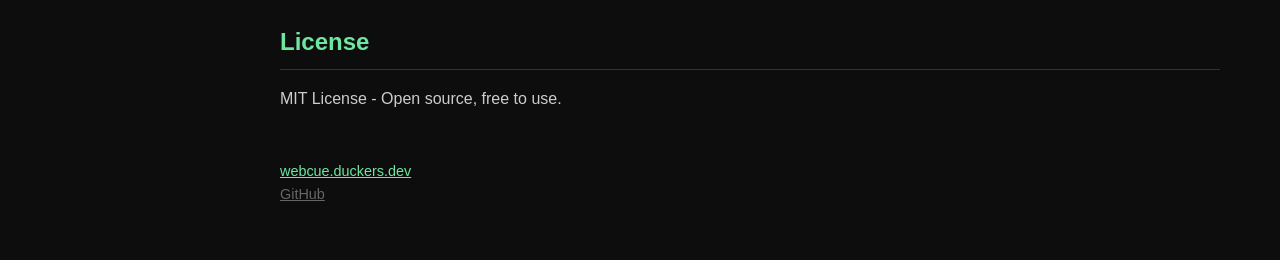
==== commit 59b56cc1: "added many features as described in issue #3" ====
--- a/docs/index.html
+++ b/docs/index.html
@@ -40,6 +40,8 @@
         <a href="#undo" class="sidebar-link">Undo / Redo</a>
         <a href="#drag" class="sidebar-link">Drag & Drop</a>
         <a href="#search" class="sidebar-link">Cue Search</a>
+        <a href="#cuenumber" class="sidebar-link">Cue Number</a>
+        <a href="#install" class="sidebar-link">Install / PWA</a>
         <a href="#midi" class="sidebar-link">MIDI Input</a>
         <a href="#websocket" class="sidebar-link">Remote Control</a>
         <div class="sidebar-section">Advanced</div>
@@ -60,7 +62,7 @@
             <li>Select your audio or video file</li>
             <li>Press <kbd>Space</kbd> or click <strong>GO</strong> to fire</li>
         </ol>
-        <div class="note"><strong>Tip:</strong> Before your show, click <strong>LOAD</strong> to pre-load all audio/video files. This ensures instant playback without loading delays.</div>
+        <div class="note"><strong>Required:</strong> Before your show, click <strong>LOAD</strong> to prepare all audio/video files. Media cues will not play until loaded.</div>
 
         <h2 id="first-show">Your First Show</h2>
         <ol>
@@ -74,11 +76,11 @@
         </ol>
 
         <h2 id="interface">Interface Layout</h2>
-        <p><strong>Header:</strong> Show name, transport controls (PREVIEW, LOAD, STOP, FADE, GO, PANIC), Undo/Redo, action buttons</p>
+        <p><strong>Header (left):</strong> Show name, <strong>GO button</strong> (big, accent-colored), selected cue name + notes</p>
+        <p><strong>Header (right):</strong> Color-coded transport buttons (PREVIEW=orange, LOAD=teal, STOP=red, FADE=yellow, PANIC=dark red), then undo/redo and action buttons</p>
         <p><strong>Resizable Panels:</strong> Drag the divider between cue list and editor to resize</p>
         <p><strong>Cue List:</strong> Your cues - shows cue #, type (A/V/W/C/D/G), name, duration, loop indicator, color coding</p>
         <p><strong>Search:</strong> Filter cues by name, notes, or number</p>
-        <p><strong>Selected Cue Bar:</strong> Above the cue list, shows the selected cue's type badge, name, and notes</p>
         <p><strong>Editor:</strong> Edit selected cue - name, type, file, timing, volume, notes, color, loop, crossfade</p>
         <p><strong>Footer:</strong> Status (running cue), notes, auto-save indicator, load status, elapsed time, countdown, keyboard hints</p>
 
@@ -97,14 +99,14 @@
             <tr><td><kbd>Delete</kbd></td><td>Delete selected cue (with confirmation)</td></tr>
         </table>
 
-        <h2 id="go-behavior">GO Behavior (QLab-style)</h2>
+        <h2 id="go-behavior">GO Behavior</h2>
         <p>When you press GO:</p>
         <ol>
             <li>Fires the currently selected cue</li>
             <li>Automatically selects the <strong>next cue</strong></li>
             <li>Next GO fires that next cue</li>
         </ol>
-        <p>This is exactly like QLab's GO pedal - just keep pressing GO to fire through your show in order.</p>
+        <p>Audio from previous cues continues playing layered underneath new cues. Use STOP or FADE to silence. Enable <strong>Crossfade</strong> on a cue to fade out previous audio when it fires.</p>
 
         <h2 id="audio-video">Audio & Video Cues</h2>
         <ul>
@@ -138,16 +140,17 @@
 Values: 255, 128, 64</pre>
 
         <h2 id="group">Group Cues</h2>
-        <p><span class="tag">G</span> <strong>GROUP</strong> - Fires multiple cues simultaneously</p>
-        <p>Enter cue numbers (1-indexed) separated by commas in the "Group Children" field. When a GROUP cue fires, all child cues fire at once.</p>
+        <p><span class="tag">G</span> <strong>GROUP</strong> - Fires multiple child cues simultaneously</p>
+        <p>Enter cue numbers (1-indexed, e.g. <code>3,4,5</code>) in the "Group Children" field. When the GROUP cue fires, all children fire at once. Set a <strong>Duration</strong> to auto-advance to the next cue after that many seconds. If duration is 0, auto-advance (if enabled) fires immediately.</p>
 
         <h2 id="autoload">Loading Media</h2>
-        <p>For reliable instant playback, pre-load all media before your show:</p>
-        <ol>
-            <li>Click <strong>LOAD</strong> in transport bar</li>
-            <li>Loaded cues show a green checkmark ✓</li>
-        </ol>
-        <div class="note"><strong>Important:</strong> If media doesn't load, you may need to interact with the page first (browser security requires user gesture for media playback).</div>
+        <p><strong>Media must be loaded before playback.</strong> Click <strong>LOAD</strong> in the transport bar to prepare all audio/video files:</p>
+        <ol>
+            <li>Add media cues with audio/video files</li>
+            <li>Click <strong>LOAD</strong> — loaded cues show a green checkmark ✓</li>
+            <li>Cues will not play unless loaded</li>
+        </ol>
+        <div class="note"><strong>Important:</strong> Browser security requires a user gesture (click/tap) before media can load. If LOAD doesn't work, interact with the page first.</div>
 
         <h2 id="loop">Loop & Crossfade</h2>
         <p><strong>Loop:</strong> Enable on audio/video cues to repeat playback until manually stopped or the next cue fires.</p>
@@ -156,11 +159,23 @@
         <h2 id="preview">Preview</h2>
         <p>Click <strong>PREVIEW</strong> or press <kbd>Ctrl</kbd>+<kbd>Space</kbd> to play a selected cue without firing the GO chain (doesn't auto-advance or trigger next cues). Useful for sound checks and testing.</p>
 
+        <h2 id="install">Install / PWA</h2>
+        <p>WebLab is a Progressive Web App. Install it for offline access and a native-like experience:</p>
+        <ul>
+            <li><strong>Desktop:</strong> Open <a href="https://webcue.duckers.dev">webcue.duckers.dev</a> in Chrome/Edge, click the install icon in the address bar</li>
+            <li><strong>Mobile:</strong> Open in Chrome/Safari, tap "Add to Home Screen" from the share menu</li>
+            <li><strong>Local server:</strong> <code>python -m http.server 8000</code> in the project directory, then visit <code>http://localhost:8000</code></li>
+        </ul>
+        <p>Once installed, the app works offline with cached assets. Show data is stored in your browser's localStorage.</p>
+
         <h2 id="undo">Undo / Redo</h2>
         <p>WebLab tracks up to 50 history states. Use <kbd>Ctrl</kbd>+<kbd>Z</kbd> to undo and <kbd>Ctrl</kbd>+<kbd>Y</kbd> to redo changes. The undo/redo buttons in the header show available states.</p>
 
         <h2 id="drag">Drag & Drop Reordering</h2>
         <p>Drag any cue item up or down in the cue list to reorder. A green border shows the drop target.</p>
+
+        <h2 id="cuenumber">Cue Number</h2>
+        <p>Each cue has a number shown in the editor header. Edit this number to move the cue to a different position in the list. For example, changing cue #5 to #3 shifts it between the current #2 and #3.</p>
 
         <h2 id="search">Cue Search</h2>
         <p>Use the search bar above the cue list to filter cues by name, notes, type, or number. Non-matching cues are hidden.</p>
@@ -181,11 +196,15 @@
         </ul>
 
         <h2 id="osc">OSC Output</h2>
-        <p>Send cue data to other apps via OSC/HTTP:</p>
-        <ul>
-            <li>Configure host and port in Settings</li>
-            <li>JSON is sent on each GO: <code>{"cue": 1, "name": "Cue 1", "type": "audio"}</code></li>
-        </ul>
+        <p>Sends cue data as HTTP POST to a configured host/port on every GO. This is <strong>not</strong> true OSC — it sends JSON over HTTP (useful for triggering other apps like OBS, Resolume, or custom middleware).</p>
+        <p>Configure in Settings: Host (e.g. <code>127.0.0.1</code>) and Port (e.g. <code>8000</code>).</p>
+        <p>Payload sent on each GO:</p>
+        <pre>{
+  "cue": 1,
+  "name": "Opening Music",
+  "type": "audio"
+}</pre>
+        <p>This is separate from <strong>Command cues</strong> — Command cues send a configurable URL when fired, while OSC Output is a blanket setting that fires on every GO.</p>
 
         <h2 id="settings">Settings</h2>
         <ul>
